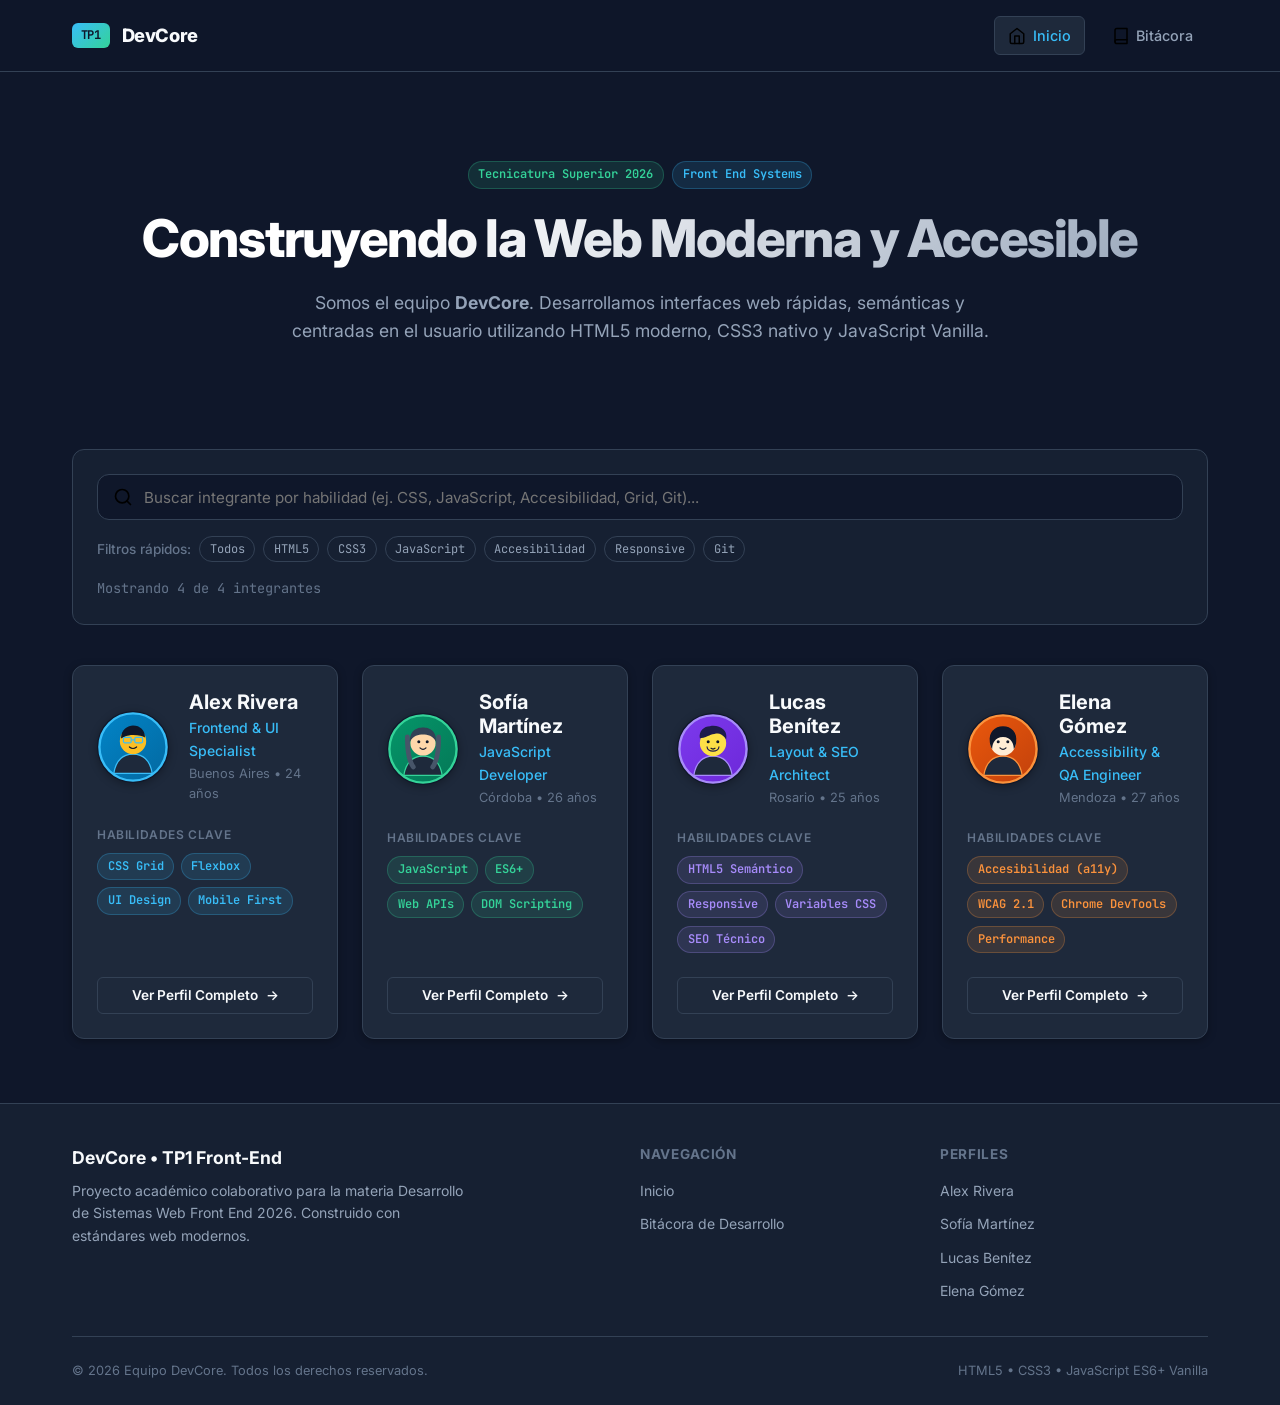
==== index.html @ 689430c7 "Primera prueba" ====
<!DOCTYPE html>
<html lang="es">
<head>
  <meta charset="UTF-8">
  <meta name="viewport" content="width=device-width, initial-scale=1.0">
  <meta name="description" content="TP1 - Desarrollo de Sistemas Web Front End 2026. Portal del equipo de desarrollo, perfiles profesionales y bitácora técnica.">
  <meta name="theme-color" content="#0F172A">
  <title>Equipo DevCore | TP1 Desarrollo Web Front End</title>
  
  <!-- Estilos principales -->
  <link rel="stylesheet" href="css/styles.css">
  
  <!-- Preconexión a Google Fonts -->
  <link rel="preconnect" href="https://fonts.googleapis.com">
  <link rel="preconnect" href="https://fonts.gstatic.com" crossorigin>
</head>
<body>

  <!-- CABECERA PRINCIPAL Y NAVEGACIÓN -->
  <header class="site-header">
    <div class="container header-inner">
      <a href="index.html" class="brand-logo" aria-label="Ir a la página principal de DevCore">
        <span class="brand-badge">TP1</span>
        <span>DevCore</span>
      </a>
      
      <nav aria-label="Navegación principal">
        <ul class="nav-links">
          <li>
            <a href="index.html" class="nav-link active" aria-current="page">
              <img src="img/icons/home.svg" alt="" class="nav-icon" aria-hidden="true">
              <span>Inicio</span>
            </a>
          </li>
          <li>
            <a href="bitacora.html" class="nav-link">
              <img src="img/icons/book.svg" alt="" class="nav-icon" aria-hidden="true">
              <span>Bitácora</span>
            </a>
          </li>
        </ul>
      </nav>
    </div>
  </header>

  <!-- CONTENIDO PRINCIPAL -->
  <main class="main-content">
    <div class="container">
      
      <!-- SECCIÓN HERO -->
      <section class="hero" aria-labelledby="hero-heading">
        <div class="hero-tag">
          <span class="badge badge-emerald">Tecnicatura Superior 2026</span>
          <span class="badge">Front End Systems</span>
        </div>
        <h1 id="hero-heading" class="hero-title">Construyendo la Web Moderna y Accesible</h1>
        <p class="hero-description">
          Somos el equipo <strong>DevCore</strong>. Desarrollamos interfaces web rápidas, semánticas y centradas en el usuario utilizando HTML5 moderno, CSS3 nativo y JavaScript Vanilla.
        </p>
      </section>

      <!-- BUSCADOR Y FILTRO EN VIVO -->
      <section class="filter-section" aria-label="Buscador y filtro de integrantes por habilidades">
        <div class="search-box">
          <img src="img/icons/search.svg" alt="" class="search-icon" aria-hidden="true">
          <input 
            type="search" 
            id="skillSearch" 
            class="search-input" 
            placeholder="Buscar integrante por habilidad (ej. CSS, JavaScript, Accesibilidad, Grid, Git)..."
            aria-label="Buscar integrantes por habilidad o tecnología"
            autocomplete="off"
          >
        </div>

        <div class="filter-tags-row">
          <span class="filter-label">Filtros rápidos:</span>
          <button type="button" class="quick-filter-btn" data-filter="all">Todos</button>
          <button type="button" class="quick-filter-btn" data-filter="HTML5">HTML5</button>
          <button type="button" class="quick-filter-btn" data-filter="CSS3">CSS3</button>
          <button type="button" class="quick-filter-btn" data-filter="JavaScript">JavaScript</button>
          <button type="button" class="quick-filter-btn" data-filter="Accesibilidad">Accesibilidad</button>
          <button type="button" class="quick-filter-btn" data-filter="Responsive">Responsive</button>
          <button type="button" class="quick-filter-btn" data-filter="Git">Git</button>
        </div>

        <div id="filterStatus" class="filter-status" aria-live="polite">
          Mostrando 4 de 4 integrantes
        </div>
      </section>

      <!-- CATÁLOGO / GRID DE INTEGRANTES -->
      <section aria-labelledby="team-heading">
        <h2 id="team-heading" class="visually-hidden" style="position: absolute; width: 1px; height: 1px; padding: 0; margin: -1px; overflow: hidden; clip: rect(0, 0, 0, 0); border: 0;">Catálogo de Integrantes del Equipo</h2>
        
        <div class="team-grid" id="teamGrid">
          
          <!-- TARJETA 1 -->
          <article class="card member-card" data-name="Alex Rivera" data-skills="HTML5, CSS3, CSS Grid, Flexbox, UI Design, Mobile First, Figma">
            <div>
              <div class="member-header">
                <img src="img/avatares/avatar-1.svg" alt="Avatar ilustrado de Alex Rivera" class="member-avatar">
                <div class="member-info">
                  <h3>Alex Rivera</h3>
                  <p class="member-role">Frontend & UI Specialist</p>
                  <p class="member-location">Buenos Aires • 24 años</p>
                </div>
              </div>
              
              <div class="member-skills">
                <p class="member-skills-title">Habilidades clave</p>
                <ul class="skills-badge-list">
                  <li><span class="badge">CSS Grid</span></li>
                  <li><span class="badge">Flexbox</span></li>
                  <li><span class="badge">UI Design</span></li>
                  <li><span class="badge">Mobile First</span></li>
                </ul>
              </div>
            </div>

            <a href="perfil-1.html" class="btn btn-secondary btn-sm" aria-label="Ver perfil completo de Alex Rivera">
              <span>Ver Perfil Completo</span>
              <span aria-hidden="true">&rarr;</span>
            </a>
          </article>

          <!-- TARJETA 2 -->
          <article class="card member-card" data-name="Sofía Martínez" data-skills="JavaScript, ES6+, Web APIs, DOM Manipulation, Clean Code, JSON, Git">
            <div>
              <div class="member-header">
                <img src="img/avatares/avatar-2.svg" alt="Avatar ilustrado de Sofía Martínez" class="member-avatar">
                <div class="member-info">
                  <h3>Sofía Martínez</h3>
                  <p class="member-role">JavaScript Developer</p>
                  <p class="member-location">Córdoba • 26 años</p>
                </div>
              </div>
              
              <div class="member-skills">
                <p class="member-skills-title">Habilidades clave</p>
                <ul class="skills-badge-list">
                  <li><span class="badge badge-emerald">JavaScript</span></li>
                  <li><span class="badge badge-emerald">ES6+</span></li>
                  <li><span class="badge badge-emerald">Web APIs</span></li>
                  <li><span class="badge badge-emerald">DOM Scripting</span></li>
                </ul>
              </div>
            </div>

            <a href="perfil-2.html" class="btn btn-secondary btn-sm" aria-label="Ver perfil completo de Sofía Martínez">
              <span>Ver Perfil Completo</span>
              <span aria-hidden="true">&rarr;</span>
            </a>
          </article>

          <!-- TARJETA 3 -->
          <article class="card member-card" data-name="Lucas Benítez" data-skills="HTML5 Semántico, CSS3, Responsive, CSS Variables, SEO, Performance, Git">
            <div>
              <div class="member-header">
                <img src="img/avatares/avatar-3.svg" alt="Avatar ilustrado de Lucas Benítez" class="member-avatar">
                <div class="member-info">
                  <h3>Lucas Benítez</h3>
                  <p class="member-role">Layout & SEO Architect</p>
                  <p class="member-location">Rosario • 25 años</p>
                </div>
              </div>
              
              <div class="member-skills">
                <p class="member-skills-title">Habilidades clave</p>
                <ul class="skills-badge-list">
                  <li><span class="badge badge-purple">HTML5 Semántico</span></li>
                  <li><span class="badge badge-purple">Responsive</span></li>
                  <li><span class="badge badge-purple">Variables CSS</span></li>
                  <li><span class="badge badge-purple">SEO Técnico</span></li>
                </ul>
              </div>
            </div>

            <a href="perfil-3.html" class="btn btn-secondary btn-sm" aria-label="Ver perfil completo de Lucas Benítez">
              <span>Ver Perfil Completo</span>
              <span aria-hidden="true">&rarr;</span>
            </a>
          </article>

          <!-- TARJETA 4 -->
          <article class="card member-card" data-name="Elena Gómez" data-skills="Accesibilidad, a11y, WCAG, Chrome DevTools, Testing, Performance, Web Standards">
            <div>
              <div class="member-header">
                <img src="img/avatares/avatar-4.svg" alt="Avatar ilustrado de Elena Gómez" class="member-avatar">
                <div class="member-info">
                  <h3>Elena Gómez</h3>
                  <p class="member-role">Accessibility & QA Engineer</p>
                  <p class="member-location">Mendoza • 27 años</p>
                </div>
              </div>
              
              <div class="member-skills">
                <p class="member-skills-title">Habilidades clave</p>
                <ul class="skills-badge-list">
                  <li><span class="badge badge-orange">Accesibilidad (a11y)</span></li>
                  <li><span class="badge badge-orange">WCAG 2.1</span></li>
                  <li><span class="badge badge-orange">Chrome DevTools</span></li>
                  <li><span class="badge badge-orange">Performance</span></li>
                </ul>
              </div>
            </div>

            <a href="perfil-4.html" class="btn btn-secondary btn-sm" aria-label="Ver perfil completo de Elena Gómez">
              <span>Ver Perfil Completo</span>
              <span aria-hidden="true">&rarr;</span>
            </a>
          </article>

        </div>

        <!-- ESTADO VACÍO (SIN COINCIDENCIAS) -->
        <div id="noResults" class="empty-state" style="display: none;">
          <p>No se encontraron integrantes con la habilidad o término especificado.</p>
          <button type="button" class="btn btn-secondary btn-sm" id="clearFilterBtn" style="margin-top: 1rem;">Restablecer filtros</button>
        </div>
      </section>

    </div>
  </main>

  <!-- PIE DE PÁGINA -->
  <footer class="site-footer">
    <div class="container">
      <div class="footer-grid">
        <div class="footer-brand">
          <h4>DevCore • TP1 Front-End</h4>
          <p>Proyecto académico colaborativo para la materia Desarrollo de Sistemas Web Front End 2026. Construido con estándares web modernos.</p>
        </div>
        
        <div>
          <h5 class="footer-links-title">Navegación</h5>
          <ul class="footer-nav">
            <li><a href="index.html">Inicio</a></li>
            <li><a href="bitacora.html">Bitácora de Desarrollo</a></li>
          </ul>
        </div>

        <div>
          <h5 class="footer-links-title">Perfiles</h5>
          <ul class="footer-nav">
            <li><a href="perfil-1.html">Alex Rivera</a></li>
            <li><a href="perfil-2.html">Sofía Martínez</a></li>
            <li><a href="perfil-3.html">Lucas Benítez</a></li>
            <li><a href="perfil-4.html">Elena Gómez</a></li>
          </ul>
        </div>
      </div>

      <div class="footer-bottom">
        <p>&copy; 2026 Equipo DevCore. Todos los derechos reservados.</p>
        <p>HTML5 • CSS3 • JavaScript ES6+ Vanilla</p>
      </div>
    </div>
  </footer>

  <!-- Scripts -->
  <script src="js/main.js"></script>
</body>
</html>
---- css/styles.css ----
/* ==========================================================================
   TP1: Desarrollo de Sistemas Web Front End (2026)
   Hoja de Estilos Unificada - Dark Theme & Mobile First
   ========================================================================== */

/* 1. IMPORTACIÓN DE FUENTES */
@import url('https://fonts.googleapis.com/css2?family=Inter:wght@300;400;500;600;700;800&family=JetBrains+Mono:wght@400;500;700&display=swap');

/* 2. VARIABLES GLOBALES (:root) */
:root {
  /* Paleta de Colores - Dark Theme Sobrio */
  --bg-main: #0F172A;        /* Slate 900 */
  --bg-card: #1E293B;        /* Slate 800 */
  --bg-card-hover: #273549;  /* Slate 750 */
  --bg-card-alt: #162032;    /* Slate 850 */
  --border-color: #334155;   /* Slate 700 */
  --border-glow: rgba(56, 189, 248, 0.35);

  /* Acentos de Color */
  --accent-sky: #38BDF8;     /* Sky Blue 400 */
  --accent-sky-dark: #0284C7;
  --accent-emerald: #34D399; /* Emerald 400 */
  --accent-purple: #A78BFA;  /* Purple 400 */
  --accent-orange: #FB923C;  /* Orange 400 */

  /* Colores de Texto */
  --text-main: #F8FAFC;      /* Slate 50 */
  --text-muted: #94A3B8;     /* Slate 400 */
  --text-dim: #64748B;       /* Slate 500 */

  /* Tipografías */
  --font-sans: 'Inter', -apple-system, BlinkMacSystemFont, "Segoe UI", Roboto, sans-serif;
  --font-mono: 'JetBrains Mono', monospace;

  /* Espaciados y Radio */
  --radius-sm: 6px;
  --radius-md: 12px;
  --radius-lg: 20px;
  --radius-full: 9999px;
  --shadow-sm: 0 2px 8px rgba(0, 0, 0, 0.3);
  --shadow-md: 0 8px 24px rgba(0, 0, 0, 0.4);
  --shadow-glow: 0 0 25px rgba(56, 189, 248, 0.15);

  /* Transiciones */
  --transition-fast: 0.18s ease;
  --transition-normal: 0.3s ease;
}

/* 3. RESET CSS & CONFIGURACIÓN BASE */
*, *::before, *::after {
  box-sizing: border-box;
  margin: 0;
  padding: 0;
}

html {
  font-size: 16px;
  scroll-behavior: smooth;
  color-scheme: dark;
}

body {
  min-height: 100vh;
  display: flex;
  flex-direction: column;
  background-color: var(--bg-main);
  color: var(--text-main);
  font-family: var(--font-sans);
  line-height: 1.6;
  -webkit-font-smoothing: antialiased;
  overflow-x: hidden;
}

img, svg {
  max-width: 100%;
  height: auto;
  display: block;
}

a {
  color: var(--accent-sky);
  text-decoration: none;
  transition: color var(--transition-fast);
}

a:hover {
  color: #7dd3fc;
}

a:focus-visible, button:focus-visible, input:focus-visible {
  outline: 2px solid var(--accent-sky);
  outline-offset: 3px;
}

ul, ol {
  list-style-position: inside;
}

/* 4. LAYOUT & CONTENEDORES */
.container {
  width: 100%;
  max-width: 1200px;
  margin-left: auto;
  margin-right: auto;
  padding-left: 1.25rem;
  padding-right: 1.25rem;
}

.main-content {
  flex: 1 0 auto;
  padding-top: 2rem;
  padding-bottom: 4rem;
}

/* 5. HEADER & NAVEGACIÓN GLOBAL */
.site-header {
  background-color: rgba(15, 23, 42, 0.92);
  backdrop-filter: blur(10px);
  -webkit-backdrop-filter: blur(10px);
  border-bottom: 1px solid var(--border-color);
  position: sticky;
  top: 0;
  z-index: 100;
}

.header-inner {
  display: flex;
  align-items: center;
  justify-content: space-between;
  padding-top: 1rem;
  padding-bottom: 1rem;
  gap: 1rem;
}

.brand-logo {
  display: flex;
  align-items: center;
  gap: 0.75rem;
  font-weight: 800;
  font-size: 1.15rem;
  color: var(--text-main);
  letter-spacing: -0.02em;
}

.brand-badge {
  background: linear-gradient(135deg, var(--accent-sky), var(--accent-emerald));
  color: #0F172A;
  font-size: 0.75rem;
  font-weight: 700;
  padding: 0.2rem 0.55rem;
  border-radius: var(--radius-sm);
  font-family: var(--font-mono);
}

.nav-links {
  display: flex;
  align-items: center;
  gap: 0.75rem;
  list-style: none;
}

.nav-link {
  display: inline-flex;
  align-items: center;
  gap: 0.4rem;
  padding: 0.45rem 0.85rem;
  border-radius: var(--radius-sm);
  font-size: 0.9rem;
  font-weight: 500;
  color: var(--text-muted);
  border: 1px solid transparent;
  transition: all var(--transition-fast);
}

.nav-link:hover, .nav-link.active {
  color: var(--text-main);
  background-color: var(--bg-card);
  border-color: var(--border-color);
}

.nav-link.active {
  color: var(--accent-sky);
}

.nav-icon {
  width: 18px;
  height: 18px;
}

/* 6. COMPONENTES: BOTONES Y BADGES */
.btn {
  display: inline-flex;
  align-items: center;
  justify-content: center;
  gap: 0.5rem;
  font-family: var(--font-sans);
  font-size: 0.95rem;
  font-weight: 600;
  padding: 0.65rem 1.25rem;
  border-radius: var(--radius-md);
  border: 1px solid transparent;
  cursor: pointer;
  transition: all var(--transition-fast);
  text-align: center;
}

.btn-primary {
  background-color: var(--accent-sky);
  color: #0F172A;
  box-shadow: 0 4px 14px rgba(56, 189, 248, 0.25);
}

.btn-primary:hover {
  background-color: #7dd3fc;
  transform: translateY(-1px);
  color: #0F172A;
}

.btn-secondary {
  background-color: var(--bg-card);
  color: var(--text-main);
  border-color: var(--border-color);
}

.btn-secondary:hover {
  background-color: var(--bg-card-hover);
  border-color: var(--accent-sky);
  color: var(--accent-sky);
}

.btn-sm {
  font-size: 0.85rem;
  padding: 0.4rem 0.8rem;
  border-radius: var(--radius-sm);
}

.badge {
  display: inline-block;
  font-size: 0.75rem;
  font-weight: 600;
  padding: 0.2rem 0.6rem;
  border-radius: var(--radius-full);
  background-color: rgba(56, 189, 248, 0.12);
  color: var(--accent-sky);
  border: 1px solid rgba(56, 189, 248, 0.25);
  font-family: var(--font-mono);
}

.badge-emerald {
  background-color: rgba(52, 211, 153, 0.12);
  color: var(--accent-emerald);
  border-color: rgba(52, 211, 153, 0.25);
}

.badge-purple {
  background-color: rgba(167, 139, 250, 0.12);
  color: var(--accent-purple);
  border-color: rgba(167, 139, 250, 0.25);
}

.badge-orange {
  background-color: rgba(251, 146, 60, 0.12);
  color: var(--accent-orange);
  border-color: rgba(251, 146, 60, 0.25);
}

/* 7. TARJETAS (.card) CON EFECTO 3D & SPOTLIGHT */
.card {
  background-color: var(--bg-card);
  border: 1px solid var(--border-color);
  border-radius: var(--radius-md);
  padding: 1.5rem;
  box-shadow: var(--shadow-sm);
  position: relative;
  overflow: hidden;
  transform-style: preserve-3d;
  will-change: transform;
  transition: transform 0.15s ease-out, border-color var(--transition-normal), box-shadow var(--transition-normal);
}

.card::before {
  content: '';
  position: absolute;
  inset: 0;
  border-radius: inherit;
  background: radial-gradient(
    400px circle at var(--mouse-x, -999px) var(--mouse-y, -999px),
    rgba(56, 189, 248, 0.18),
    transparent 65%
  );
  pointer-events: none;
  opacity: 0;
  transition: opacity 0.3s ease;
  z-index: 1;
}

.card:hover::before {
  opacity: 1;
}

.card:hover {
  border-color: rgba(56, 189, 248, 0.45);
  box-shadow: var(--shadow-glow);
}

/* 8. HERO SECTION (PORTADA) CON RESPLANDOR AMBIENTAL */
.hero {
  text-align: center;
  padding: 2.5rem 0 3.5rem 0;
  position: relative;
}

.hero-ambient-glow {
  position: absolute;
  top: 50%;
  left: 50%;
  transform: translate(calc(-50% + var(--hero-x, 0px)), calc(-50% + var(--hero-y, 0px)));
  width: 500px;
  height: 250px;
  background: radial-gradient(ellipse at center, rgba(56, 189, 248, 0.12), rgba(52, 211, 153, 0.05), transparent 70%);
  border-radius: var(--radius-full);
  pointer-events: none;
  filter: blur(40px);
  z-index: 0;
  transition: transform 0.2s ease-out;
}

.hero-tag {
  display: inline-flex;
  align-items: center;
  gap: 0.5rem;
  margin-bottom: 1.25rem;
  position: relative;
  z-index: 1;
  animation: floatSubtle 4s ease-in-out infinite;
}

@keyframes floatSubtle {
  0%, 100% { transform: translateY(0); }
  50% { transform: translateY(-5px); }
}

.hero-title {
  font-size: 2.25rem;
  font-weight: 800;
  line-height: 1.15;
  letter-spacing: -0.03em;
  margin-bottom: 1.25rem;
  background: linear-gradient(135deg, #FFFFFF 30%, #94A3B8 100%);
  -webkit-background-clip: text;
  -webkit-text-fill-color: transparent;
}

.hero-description {
  font-size: 1.1rem;
  color: var(--text-muted);
  max-width: 720px;
  margin-left: auto;
  margin-right: auto;
  margin-bottom: 2rem;
}

/* 9. BUSCADOR / FILTRO DE HABILIDADES */
.filter-section {
  background-color: var(--bg-card-alt);
  border: 1px solid var(--border-color);
  border-radius: var(--radius-md);
  padding: 1.25rem 1.5rem;
  margin-bottom: 2.5rem;
  display: flex;
  flex-direction: column;
  gap: 1rem;
}

.search-box {
  position: relative;
  width: 100%;
}

.search-icon {
  position: absolute;
  left: 1rem;
  top: 50%;
  transform: translateY(-50%);
  width: 20px;
  height: 20px;
  color: var(--text-dim);
  pointer-events: none;
}

.search-input {
  width: 100%;
  background-color: var(--bg-main);
  border: 1px solid var(--border-color);
  border-radius: var(--radius-md);
  padding: 0.8rem 1rem 0.8rem 2.85rem;
  color: var(--text-main);
  font-family: var(--font-sans);
  font-size: 0.95rem;
  transition: border-color var(--transition-fast), box-shadow var(--transition-fast);
}

.search-input:focus {
  border-color: var(--accent-sky);
  box-shadow: 0 0 0 3px rgba(56, 189, 248, 0.15);
}

.filter-tags-row {
  display: flex;
  flex-wrap: wrap;
  align-items: center;
  gap: 0.5rem;
}

.filter-label {
  font-size: 0.85rem;
  color: var(--text-dim);
  font-weight: 500;
}

.quick-filter-btn {
  background: transparent;
  border: 1px solid var(--border-color);
  color: var(--text-muted);
  font-family: var(--font-mono);
  font-size: 0.75rem;
  padding: 0.25rem 0.6rem;
  border-radius: var(--radius-full);
  cursor: pointer;
  transition: all var(--transition-fast);
}

.quick-filter-btn:hover, .quick-filter-btn.active {
  background-color: rgba(56, 189, 248, 0.15);
  border-color: var(--accent-sky);
  color: var(--accent-sky);
}

.filter-status {
  font-size: 0.85rem;
  color: var(--text-dim);
  font-family: var(--font-mono);
}

/* 10. GRID DE INTEGRANTES (PORTADA) */
.team-grid {
  display: grid;
  grid-template-columns: 1fr;
  gap: 1.5rem;
}

.member-card {
  display: flex;
  flex-direction: column;
  justify-content: space-between;
  position: relative;
  overflow: hidden;
  transition: transform 0.2s ease-out, border-color var(--transition-normal), box-shadow var(--transition-normal), opacity var(--transition-normal);
}

.member-card.hidden {
  display: none !important;
}

.member-card.highlighted {
  border-color: var(--accent-sky);
  box-shadow: 0 0 24px rgba(56, 189, 248, 0.35);
}

.member-header {
  display: flex;
  align-items: center;
  gap: 1.25rem;
  margin-bottom: 1.25rem;
}

.member-avatar {
  width: 72px;
  height: 72px;
  border-radius: var(--radius-full);
  flex-shrink: 0;
  background-color: var(--bg-main);
  box-shadow: var(--shadow-sm);
  transition: transform 0.3s cubic-bezier(0.34, 1.56, 0.64, 1);
}

.member-card:hover .member-avatar {
  transform: scale(1.08) rotate(3deg);
}

.member-info h3 {
  font-size: 1.25rem;
  font-weight: 700;
  color: var(--text-main);
  line-height: 1.2;
}

.member-role {
  font-size: 0.875rem;
  color: var(--accent-sky);
  font-weight: 500;
  margin-top: 0.2rem;
}

.member-location {
  font-size: 0.8rem;
  color: var(--text-dim);
  margin-top: 0.1rem;
}

.member-skills {
  margin-top: 0.75rem;
  margin-bottom: 1.5rem;
}

.member-skills-title {
  font-size: 0.75rem;
  text-transform: uppercase;
  letter-spacing: 0.05em;
  color: var(--text-dim);
  margin-bottom: 0.5rem;
  font-weight: 600;
}

.skills-badge-list {
  display: flex;
  flex-wrap: wrap;
  gap: 0.4rem;
  list-style: none;
}

.empty-state {
  grid-column: 1 / -1;
  text-align: center;
  padding: 3rem 1rem;
  background-color: var(--bg-card);
  border: 1px dashed var(--border-color);
  border-radius: var(--radius-md);
  color: var(--text-muted);
}

/* 11. PÁGINAS DE PERFILES INDIVIDUALES */
.profile-hero {
  background-color: var(--bg-card);
  border: 1px solid var(--border-color);
  border-radius: var(--radius-lg);
  padding: 2rem 1.5rem;
  margin-bottom: 2rem;
  box-shadow: var(--shadow-sm);
}

.profile-hero-content {
  display: flex;
  flex-direction: column;
  align-items: center;
  text-align: center;
  gap: 1.5rem;
}

.profile-avatar-lg {
  width: 120px;
  height: 120px;
  border-radius: var(--radius-full);
  box-shadow: 0 0 30px rgba(56, 189, 248, 0.2);
}

.profile-header-details h1 {
  font-size: 1.85rem;
  font-weight: 800;
  letter-spacing: -0.02em;
  margin-bottom: 0.25rem;
}

.profile-meta-tags {
  display: flex;
  flex-wrap: wrap;
  justify-content: center;
  gap: 0.6rem;
  margin-top: 0.75rem;
}

.meta-item {
  display: inline-flex;
  align-items: center;
  gap: 0.35rem;
  font-size: 0.85rem;
  color: var(--text-muted);
  background-color: var(--bg-main);
  padding: 0.3rem 0.75rem;
  border-radius: var(--radius-full);
  border: 1px solid var(--border-color);
}

.profile-grid {
  display: grid;
  grid-template-columns: 1fr;
  gap: 1.5rem;
  margin-bottom: 2rem;
}

.profile-card-title {
  display: flex;
  align-items: center;
  gap: 0.6rem;
  font-size: 1.2rem;
  font-weight: 700;
  margin-bottom: 1.25rem;
  color: var(--text-main);
  border-bottom: 1px solid var(--border-color);
  padding-bottom: 0.75rem;
}

.profile-card-title .card-icon {
  width: 22px;
  height: 22px;
  color: var(--accent-sky);
}

.custom-list {
  list-style: none;
  display: flex;
  flex-direction: column;
  gap: 0.85rem;
}

.custom-list-item {
  display: flex;
  align-items: flex-start;
  gap: 0.75rem;
  padding: 0.75rem 1rem;
  background-color: var(--bg-main);
  border: 1px solid var(--border-color);
  border-radius: var(--radius-sm);
  transition: all var(--transition-fast);
}

.custom-list-item:hover {
  border-color: rgba(56, 189, 248, 0.4);
  transform: translateX(3px);
}

.item-index {
  font-family: var(--font-mono);
  font-size: 0.85rem;
  font-weight: 700;
  color: var(--accent-sky);
  background-color: rgba(56, 189, 248, 0.1);
  width: 24px;
  height: 24px;
  border-radius: var(--radius-full);
  display: flex;
  align-items: center;
  justify-content: center;
  flex-shrink: 0;
}

.item-text strong {
  display: block;
  font-size: 0.95rem;
  color: var(--text-main);
}

.item-text span {
  font-size: 0.85rem;
  color: var(--text-muted);
}

/* 12. SECCIÓN INTERACTIVA EXCLUSIVA POR PERFIL */
.interactive-section {
  background-color: var(--bg-card);
  border: 1px solid var(--border-color);
  border-radius: var(--radius-lg);
  padding: 1.75rem;
  margin-bottom: 2rem;
  box-shadow: var(--shadow-sm);
}

.interactive-header {
  margin-bottom: 1.5rem;
}

.interactive-header h2 {
  font-size: 1.35rem;
  font-weight: 700;
  color: var(--accent-sky);
  display: flex;
  align-items: center;
  gap: 0.5rem;
}

.interactive-subtitle {
  font-size: 0.9rem;
  color: var(--text-muted);
  margin-top: 0.25rem;
}

/* Interacción 1: Discografía interactiva */
.disc-selector {
  display: grid;
  grid-template-columns: 1fr;
  gap: 0.75rem;
  margin-bottom: 1.25rem;
}

.disc-btn {
  background-color: var(--bg-main);
  border: 1px solid var(--border-color);
  border-radius: var(--radius-md);
  padding: 1rem;
  text-align: left;
  cursor: pointer;
  transition: all var(--transition-fast);
  display: flex;
  justify-content: space-between;
  align-items: center;
}

.disc-btn:hover, .disc-btn.active {
  border-color: var(--accent-sky);
  background-color: rgba(56, 189, 248, 0.08);
}

.disc-details-panel {
  background-color: var(--bg-main);
  border: 1px solid var(--border-color);
  border-radius: var(--radius-md);
  padding: 1.25rem;
}

.disc-tracklist {
  margin-top: 1rem;
  display: flex;
  flex-direction: column;
  gap: 0.5rem;
  list-style: none;
}

.track-item {
  display: flex;
  justify-content: space-between;
  font-size: 0.85rem;
  padding: 0.4rem 0.6rem;
  border-radius: var(--radius-sm);
  background-color: var(--bg-card);
}

/* Interacción 2: Inspector de Skills y Dominio */
.skills-inspector-grid {
  display: grid;
  grid-template-columns: 1fr;
  gap: 1rem;
}

.skill-inspect-card {
  background-color: var(--bg-main);
  border: 1px solid var(--border-color);
  border-radius: var(--radius-md);
  padding: 1.25rem;
  cursor: pointer;
  transition: all var(--transition-fast);
}

.skill-inspect-card:hover {
  border-color: var(--accent-emerald);
}

.skill-progress-bar {
  width: 100%;
  height: 8px;
  background-color: var(--bg-card);
  border-radius: var(--radius-full);
  margin-top: 0.5rem;
  margin-bottom: 0.75rem;
  overflow: hidden;
}

.skill-progress-fill {
  height: 100%;
  background: linear-gradient(90deg, var(--accent-sky), var(--accent-emerald));
  border-radius: var(--radius-full);
  transition: width 0.6s cubic-bezier(0.4, 0, 0.2, 1);
}

.skill-details-expand {
  display: none;
  font-size: 0.85rem;
  color: var(--text-muted);
  border-top: 1px solid var(--border-color);
  padding-top: 0.75rem;
  margin-top: 0.75rem;
}

.skill-inspect-card.expanded .skill-details-expand {
  display: block;
}

/* Interacción 3: Ficha técnica / Modal de Cine */
.movie-cards-grid {
  display: grid;
  grid-template-columns: 1fr;
  gap: 1rem;
}

.movie-inspect-card {
  background-color: var(--bg-main);
  border: 1px solid var(--border-color);
  border-radius: var(--radius-md);
  padding: 1.25rem;
  cursor: pointer;
  transition: all var(--transition-fast);
  display: flex;
  flex-direction: column;
  justify-content: space-between;
}

.movie-inspect-card:hover {
  border-color: var(--accent-purple);
  transform: translateY(-2px);
}

/* Modal Genérico */
.app-modal {
  position: fixed;
  inset: 0;
  background-color: rgba(15, 23, 42, 0.8);
  backdrop-filter: blur(6px);
  display: flex;
  align-items: center;
  justify-content: center;
  padding: 1rem;
  z-index: 200;
  opacity: 0;
  pointer-events: none;
  transition: opacity var(--transition-normal);
}

.app-modal.open {
  opacity: 1;
  pointer-events: auto;
}

.modal-dialog {
  background-color: var(--bg-card);
  border: 1px solid var(--border-color);
  border-radius: var(--radius-lg);
  max-width: 550px;
  width: 100%;
  padding: 1.75rem;
  box-shadow: var(--shadow-md);
  position: relative;
  transform: translateY(20px);
  transition: transform var(--transition-normal);
}

.app-modal.open .modal-dialog {
  transform: translateY(0);
}

.modal-close-btn {
  position: absolute;
  top: 1rem;
  right: 1rem;
  background: transparent;
  border: none;
  color: var(--text-muted);
  font-size: 1.5rem;
  cursor: pointer;
  line-height: 1;
}

.modal-close-btn:hover {
  color: var(--text-main);
}

/* Interacción 4: Mini Terminal CLI */
.terminal-window {
  background-color: #0B1120;
  border: 1px solid var(--border-color);
  border-radius: var(--radius-md);
  overflow: hidden;
  font-family: var(--font-mono);
  box-shadow: var(--shadow-md);
}

.terminal-topbar {
  background-color: #1E293B;
  padding: 0.6rem 1rem;
  display: flex;
  align-items: center;
  gap: 0.5rem;
  border-bottom: 1px solid var(--border-color);
}

.terminal-dot {
  width: 10px;
  height: 10px;
  border-radius: var(--radius-full);
}

.dot-red { background-color: #EF4444; }
.dot-yellow { background-color: #F59E0B; }
.dot-green { background-color: #10B981; }

.terminal-title {
  font-size: 0.8rem;
  color: var(--text-muted);
  margin-left: auto;
}

.terminal-body {
  padding: 1.25rem;
  min-height: 220px;
  max-height: 340px;
  overflow-y: auto;
  font-size: 0.875rem;
  color: #E2E8F0;
  display: flex;
  flex-direction: column;
  gap: 0.6rem;
}

.terminal-output {
  line-height: 1.5;
  white-space: pre-wrap;
}

.terminal-input-row {
  display: flex;
  align-items: center;
  gap: 0.5rem;
  margin-top: 0.5rem;
}

.terminal-prompt {
  color: var(--accent-orange);
  font-weight: 700;
}

.terminal-input {
  background: transparent;
  border: none;
  color: #38BDF8;
  font-family: var(--font-mono);
  font-size: 0.875rem;
  outline: none;
  flex: 1;
}

/* 13. NAVEGACIÓN BIDIRECCIONAL INFERIOR */
.page-navigation-footer {
  display: flex;
  flex-direction: column;
  gap: 1rem;
  margin-top: 2rem;
  padding-top: 1.5rem;
  border-top: 1px solid var(--border-color);
}

.profile-nav-buttons {
  display: flex;
  flex-wrap: wrap;
  gap: 0.75rem;
  justify-content: space-between;
}

/* 14. BITÁCORA DE DESARROLLO (`bitacora.html`) */
.timeline {
  display: flex;
  flex-direction: column;
  gap: 1.75rem;
  position: relative;
  padding-left: 1.5rem;
}

.timeline::before {
  content: '';
  position: absolute;
  left: 0;
  top: 0;
  bottom: 0;
  width: 2px;
  background-color: var(--border-color);
}

.timeline-entry {
  position: relative;
}

.timeline-dot {
  position: absolute;
  left: -1.95rem;
  top: 1.25rem;
  width: 14px;
  height: 14px;
  border-radius: var(--radius-full);
  background-color: var(--accent-sky);
  border: 3px solid var(--bg-main);
}

.timeline-date {
  font-family: var(--font-mono);
  font-size: 0.8rem;
  color: var(--accent-sky);
  font-weight: 600;
  margin-bottom: 0.4rem;
}

.timeline-title {
  font-size: 1.25rem;
  font-weight: 700;
  margin-bottom: 0.75rem;
}

.entry-section {
  margin-top: 1rem;
  padding-top: 0.75rem;
  border-top: 1px solid rgba(51, 65, 85, 0.6);
}

.entry-section-title {
  font-size: 0.85rem;
  font-weight: 700;
  text-transform: uppercase;
  letter-spacing: 0.04em;
  color: var(--accent-emerald);
  margin-bottom: 0.35rem;
}

.entry-section p, .entry-section ul {
  font-size: 0.925rem;
  color: var(--text-muted);
}

/* 15. FOOTER GLOBAL */
.site-footer {
  background-color: var(--bg-card-alt);
  border-top: 1px solid var(--border-color);
  padding: 2.5rem 0 1.5rem 0;
  margin-top: auto;
}

.footer-grid {
  display: grid;
  grid-template-columns: 1fr;
  gap: 2rem;
  margin-bottom: 2rem;
}

.footer-brand h4 {
  font-size: 1.1rem;
  font-weight: 700;
  margin-bottom: 0.5rem;
}

.footer-brand p {
  font-size: 0.875rem;
  color: var(--text-muted);
  max-width: 400px;
}

.footer-links-title {
  font-size: 0.85rem;
  font-weight: 700;
  text-transform: uppercase;
  color: var(--text-dim);
  margin-bottom: 0.75rem;
  letter-spacing: 0.05em;
}

.footer-nav {
  list-style: none;
  display: flex;
  flex-direction: column;
  gap: 0.5rem;
}

.footer-nav a {
  font-size: 0.875rem;
  color: var(--text-muted);
}

.footer-nav a:hover {
  color: var(--accent-sky);
}

.footer-bottom {
  padding-top: 1.5rem;
  border-top: 1px solid var(--border-color);
  display: flex;
  flex-direction: column;
  gap: 0.75rem;
  text-align: center;
  font-size: 0.8rem;
  color: var(--text-dim);
}

/* ==========================================================================
   16. MEDIA QUERIES (MOBILE-FIRST BREAKPOINTS: 400px, 900px, 1200px)
   ========================================================================== */

/* Breakpoint 1: min-width 400px */
@media (min-width: 400px) {
  .hero-title {
    font-size: 2.5rem;
  }
  
  .filter-section {
    padding: 1.5rem;
  }
  
  .profile-nav-buttons {
    flex-direction: row;
  }
}

/* Breakpoint 2: min-width 900px */
@media (min-width: 900px) {
  .hero-title {
    font-size: 3.25rem;
  }
  
  .team-grid {
    grid-template-columns: repeat(2, 1fr);
  }
  
  .profile-hero-content {
    flex-direction: row;
    text-align: left;
  }
  
  .profile-meta-tags {
    justify-content: flex-start;
  }
  
  .profile-grid {
    grid-template-columns: repeat(3, 1fr);
  }
  
  .skills-inspector-grid {
    grid-template-columns: repeat(2, 1fr);
  }
  
  .movie-cards-grid {
    grid-template-columns: repeat(3, 1fr);
  }
  
  .disc-selector {
    grid-template-columns: repeat(3, 1fr);
  }
  
  .footer-grid {
    grid-template-columns: 2fr 1fr 1fr;
  }
  
  .footer-bottom {
    flex-direction: row;
    justify-content: space-between;
    text-align: left;
  }
  
  .page-navigation-footer {
    flex-direction: row;
    align-items: center;
    justify-content: space-between;
  }
}

/* Breakpoint 3: min-width 1200px */
@media (min-width: 1200px) {
  .hero {
    padding: 3.5rem 0 4.5rem 0;
  }
  
  .team-grid {
    grid-template-columns: repeat(4, 1fr);
  }
  
  .container {
    padding-left: 2rem;
    padding-right: 2rem;
  }
}

/* 17. ACCESIBILIDAD: PREFERS-REDUCED-MOTION */
@media (prefers-reduced-motion: reduce) {
  *, *::before, *::after {
    animation-duration: 0.01ms !important;
    animation-iteration-count: 1 !important;
    transition-duration: 0.01ms !important;
    scroll-behavior: auto !important;
  }

  .card, .member-card, .btn {
    transform: none !important;
  }

  .card::before {
    display: none !important;
  }

  .hero-ambient-glow {
    display: none !important;
  }
}
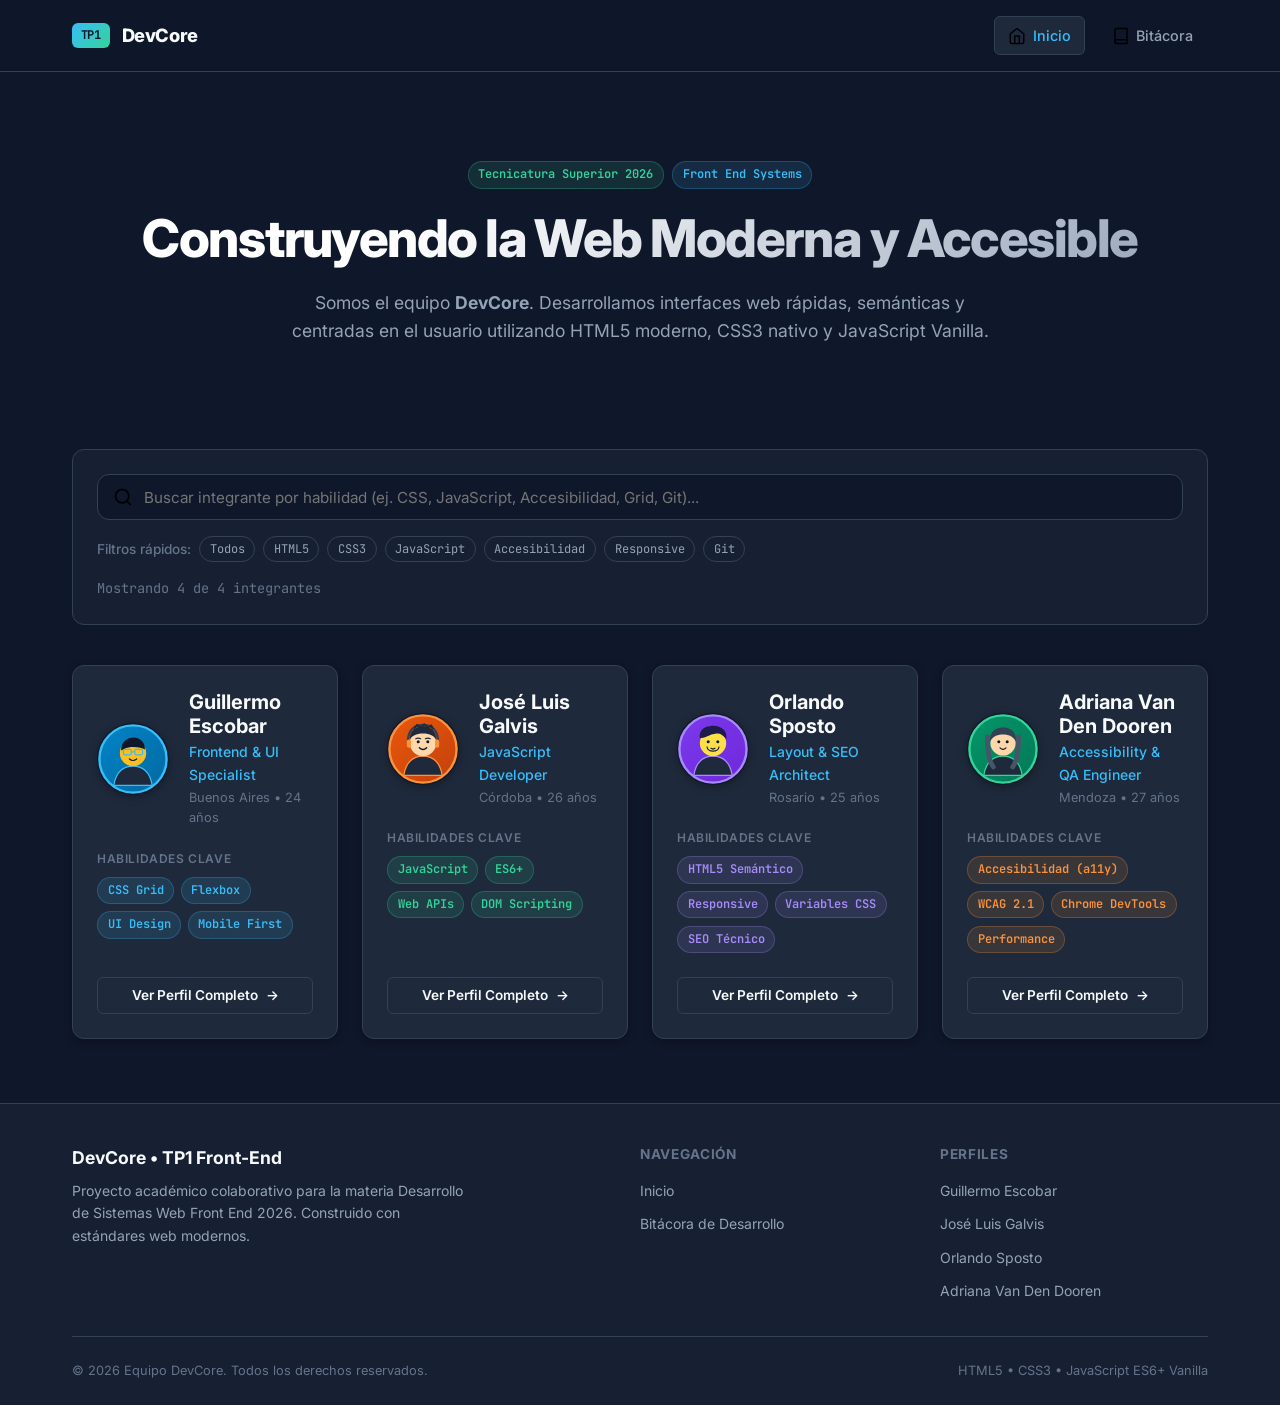
==== commit 420ced07: "Segunda subida" ====
--- a/index.html
+++ b/index.html
@@ -96,12 +96,12 @@
         <div class="team-grid" id="teamGrid">
           
           <!-- TARJETA 1 -->
-          <article class="card member-card" data-name="Alex Rivera" data-skills="HTML5, CSS3, CSS Grid, Flexbox, UI Design, Mobile First, Figma">
-            <div>
-              <div class="member-header">
-                <img src="img/avatares/avatar-1.svg" alt="Avatar ilustrado de Alex Rivera" class="member-avatar">
-                <div class="member-info">
-                  <h3>Alex Rivera</h3>
+          <article class="card member-card" data-name="Guillermo Escobar" data-skills="HTML5, CSS3, CSS Grid, Flexbox, UI Design, Mobile First, Figma">
+            <div>
+              <div class="member-header">
+                <img src="img/avatares/avatar-1.svg" alt="Avatar ilustrado de Guillermo Escobar" class="member-avatar">
+                <div class="member-info">
+                  <h3>Guillermo Escobar</h3>
                   <p class="member-role">Frontend & UI Specialist</p>
                   <p class="member-location">Buenos Aires • 24 años</p>
                 </div>
@@ -118,19 +118,19 @@
               </div>
             </div>
 
-            <a href="perfil-1.html" class="btn btn-secondary btn-sm" aria-label="Ver perfil completo de Alex Rivera">
+            <a href="perfil-1.html" class="btn btn-secondary btn-sm" aria-label="Ver perfil completo de Guillermo Escobar">
               <span>Ver Perfil Completo</span>
               <span aria-hidden="true">&rarr;</span>
             </a>
           </article>
 
           <!-- TARJETA 2 -->
-          <article class="card member-card" data-name="Sofía Martínez" data-skills="JavaScript, ES6+, Web APIs, DOM Manipulation, Clean Code, JSON, Git">
-            <div>
-              <div class="member-header">
-                <img src="img/avatares/avatar-2.svg" alt="Avatar ilustrado de Sofía Martínez" class="member-avatar">
-                <div class="member-info">
-                  <h3>Sofía Martínez</h3>
+          <article class="card member-card" data-name="José Luis Galvis" data-skills="JavaScript, ES6+, Web APIs, DOM Manipulation, Clean Code, JSON, Git">
+            <div>
+              <div class="member-header">
+                <img src="img/avatares/avatar-4.svg" alt="Avatar ilustrado de José Luis Galvis" class="member-avatar">
+                <div class="member-info">
+                  <h3>José Luis Galvis</h3>
                   <p class="member-role">JavaScript Developer</p>
                   <p class="member-location">Córdoba • 26 años</p>
                 </div>
@@ -147,19 +147,19 @@
               </div>
             </div>
 
-            <a href="perfil-2.html" class="btn btn-secondary btn-sm" aria-label="Ver perfil completo de Sofía Martínez">
+            <a href="perfil-2.html" class="btn btn-secondary btn-sm" aria-label="Ver perfil completo de José Luis Galvis">
               <span>Ver Perfil Completo</span>
               <span aria-hidden="true">&rarr;</span>
             </a>
           </article>
 
           <!-- TARJETA 3 -->
-          <article class="card member-card" data-name="Lucas Benítez" data-skills="HTML5 Semántico, CSS3, Responsive, CSS Variables, SEO, Performance, Git">
-            <div>
-              <div class="member-header">
-                <img src="img/avatares/avatar-3.svg" alt="Avatar ilustrado de Lucas Benítez" class="member-avatar">
-                <div class="member-info">
-                  <h3>Lucas Benítez</h3>
+          <article class="card member-card" data-name="Orlando Sposto" data-skills="HTML5 Semántico, CSS3, Responsive, CSS Variables, SEO, Performance, Git">
+            <div>
+              <div class="member-header">
+                <img src="img/avatares/avatar-3.svg" alt="Avatar ilustrado de Orlando Sposto" class="member-avatar">
+                <div class="member-info">
+                  <h3>Orlando Sposto</h3>
                   <p class="member-role">Layout & SEO Architect</p>
                   <p class="member-location">Rosario • 25 años</p>
                 </div>
@@ -176,19 +176,19 @@
               </div>
             </div>
 
-            <a href="perfil-3.html" class="btn btn-secondary btn-sm" aria-label="Ver perfil completo de Lucas Benítez">
+            <a href="perfil-3.html" class="btn btn-secondary btn-sm" aria-label="Ver perfil completo de Orlando Sposto">
               <span>Ver Perfil Completo</span>
               <span aria-hidden="true">&rarr;</span>
             </a>
           </article>
 
           <!-- TARJETA 4 -->
-          <article class="card member-card" data-name="Elena Gómez" data-skills="Accesibilidad, a11y, WCAG, Chrome DevTools, Testing, Performance, Web Standards">
-            <div>
-              <div class="member-header">
-                <img src="img/avatares/avatar-4.svg" alt="Avatar ilustrado de Elena Gómez" class="member-avatar">
-                <div class="member-info">
-                  <h3>Elena Gómez</h3>
+          <article class="card member-card" data-name="Adriana Van Den Dooren" data-skills="Accesibilidad, a11y, WCAG, Chrome DevTools, Testing, Performance, Web Standards">
+            <div>
+              <div class="member-header">
+                <img src="img/avatares/avatar-2.svg" alt="Avatar ilustrado de Adriana Van Den Dooren" class="member-avatar">
+                <div class="member-info">
+                  <h3>Adriana Van Den Dooren</h3>
                   <p class="member-role">Accessibility & QA Engineer</p>
                   <p class="member-location">Mendoza • 27 años</p>
                 </div>
@@ -205,7 +205,7 @@
               </div>
             </div>
 
-            <a href="perfil-4.html" class="btn btn-secondary btn-sm" aria-label="Ver perfil completo de Elena Gómez">
+            <a href="perfil-4.html" class="btn btn-secondary btn-sm" aria-label="Ver perfil completo de Adriana Van Den Dooren">
               <span>Ver Perfil Completo</span>
               <span aria-hidden="true">&rarr;</span>
             </a>
@@ -243,10 +243,10 @@
         <div>
           <h5 class="footer-links-title">Perfiles</h5>
           <ul class="footer-nav">
-            <li><a href="perfil-1.html">Alex Rivera</a></li>
-            <li><a href="perfil-2.html">Sofía Martínez</a></li>
-            <li><a href="perfil-3.html">Lucas Benítez</a></li>
-            <li><a href="perfil-4.html">Elena Gómez</a></li>
+            <li><a href="perfil-1.html">Guillermo Escobar</a></li>
+            <li><a href="perfil-2.html">José Luis Galvis</a></li>
+            <li><a href="perfil-3.html">Orlando Sposto</a></li>
+            <li><a href="perfil-4.html">Adriana Van Den Dooren</a></li>
           </ul>
         </div>
       </div>
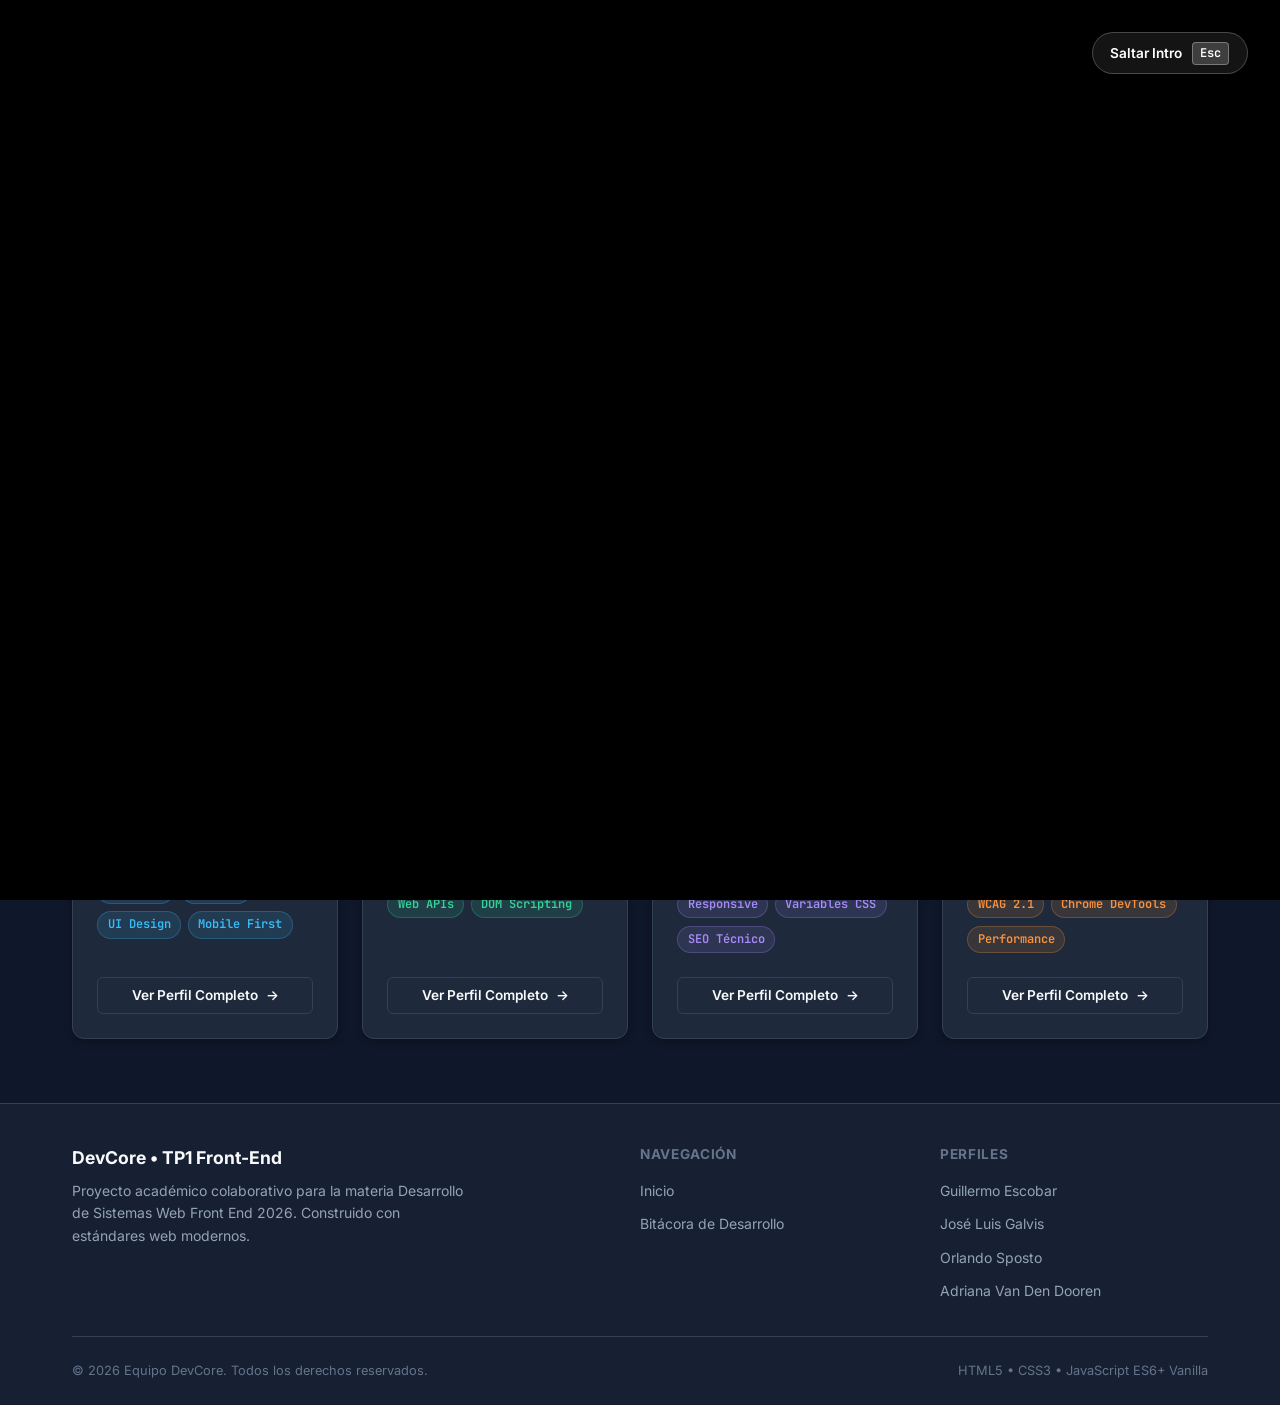
==== commit 04ba262f: "Agregado de presentación optativa con audio" ====
--- a/index.html
+++ b/index.html
@@ -16,6 +16,58 @@
 </head>
 <body>
 
+  <!-- =========================================================================
+       OVERLAY CINEMATOGRÁFICO DE INTRODUCCIÓN (MÁXIMO 10 SEGUNDOS)
+       ========================================================================= -->
+  <aside id="introOverlay" class="intro-overlay" role="dialog" aria-modal="true" aria-label="Presentación introductoria de DevCore" aria-hidden="true">
+    
+    <!-- Fondo animado con estrellas, halo solar y ondas de choque -->
+    <div class="intro-backdrop" aria-hidden="true">
+      <div class="intro-stars"></div>
+      <div class="intro-sun-glow"></div>
+      <div class="intro-shockwave" id="introShockwave"></div>
+    </div>
+
+    <!-- 1. TARJETA INICIAL DE AUTORIZACIÓN / ELECCIÓN (Cumple Autoplay y Accesibilidad) -->
+    <div id="introPromptCard" class="intro-prompt-card">
+      <div class="prompt-badge">⚡ Experiencia DevCore 2026</div>
+      <h2 class="prompt-title">¿Deseas iniciar con efectos visuales y sonido?</h2>
+      <p class="prompt-desc">
+        Presentación interactiva completa con la fanfarria de Richard Strauss (<em>Also sprach Zarathustra</em>) y timbales orquestales. Puedes omitirla o saltarla cuando desees con la tecla <kbd>Esc</kbd>.
+      </p>
+      <div class="prompt-actions">
+        <button id="btnStartIntro" class="btn-prompt-start">
+          <span class="btn-icon" aria-hidden="true">🔊</span>
+          <span>Iniciar Experiencia Completa</span>
+        </button>
+        <button id="btnSkipDirect" class="btn-prompt-skip">
+          <span class="btn-icon" aria-hidden="true">👔</span>
+          <span>Entrar directo (Modo Formal)</span>
+        </button>
+      </div>
+    </div>
+
+    <!-- 2. ESCENARIO DE ANIMACIÓN CINEMATOGRÁFICA (Fondo Negro Minimalista) -->
+    <div id="introStage" class="intro-stage" hidden>
+      <!-- Único control visible: Botón de salto accesible -->
+      <button id="btnSkipIntro" class="btn-skip-intro" aria-label="Saltar introducción y entrar al sitio">
+        <span>Saltar Intro</span>
+        <kbd aria-hidden="true">Esc</kbd>
+      </button>
+
+      <!-- Nombre del Grupo (Funde de 0 a 100% entre el segundo 6 y el segundo 12) -->
+      <div class="intro-stage-center">
+        <div id="introGroupName" class="intro-group-hero">
+          <span class="intro-group-sub">EQUIPO 2</span>
+          <h1 class="intro-group-title">alfa omega</h1>
+        </div>
+      </div>
+    </div>
+
+    <!-- Elemento de Audio Nivelado -->
+    <audio id="introAudio" src="audio/Zaratustra.mp3" preload="auto"></audio>
+  </aside>
+
   <!-- CABECERA PRINCIPAL Y NAVEGACIÓN -->
   <header class="site-header">
     <div class="container header-inner">
@@ -40,11 +92,23 @@
           </li>
         </ul>
       </nav>
+
+      <!-- Botones de Acción: Ver Intro y Conmutador de Tema -->
+      <div class="header-actions">
+        <button id="btnReplayIntro" class="btn-intro-replay" title="Ver presentación interactiva de 10 segundos" aria-label="Ver presentación interactiva">
+          <span class="btn-icon" aria-hidden="true">🎬</span>
+          <span class="btn-text">Ver Intro</span>
+        </button>
+        <button id="btnToggleTheme" class="btn-theme-toggle" title="Alternar entre Modo Formal y Modo Dinámico" aria-label="Alternar diseño del sitio">
+          <span id="themeToggleIcon" class="btn-icon" aria-hidden="true">🎨</span>
+          <span id="themeToggleText" class="btn-text">Modo Dinámico</span>
+        </button>
+      </div>
     </div>
   </header>
 
   <!-- CONTENIDO PRINCIPAL -->
-  <main class="main-content">
+  <main class="main-content" id="mainContent" tabindex="-1">
     <div class="container">
       
       <!-- SECCIÓN HERO -->
--- a/css/styles.css
+++ b/css/styles.css
@@ -6,17 +6,37 @@
 /* 1. IMPORTACIÓN DE FUENTES */
 @import url('https://fonts.googleapis.com/css2?family=Inter:wght@300;400;500;600;700;800&family=JetBrains+Mono:wght@400;500;700&display=swap');
 
-/* 2. VARIABLES GLOBALES (:root) */
+/* 2. VARIABLES GLOBALES Y SISTEMA DUAL DE TEMAS (:root) */
 :root {
-  /* Paleta de Colores - Dark Theme Sobrio */
-  --bg-main: #0F172A;        /* Slate 900 */
+  /* Tipografías Globales */
+  --font-sans: 'Inter', -apple-system, BlinkMacSystemFont, "Segoe UI", Roboto, sans-serif;
+  --font-mono: 'JetBrains Mono', monospace;
+
+  /* Espaciados y Radios */
+  --radius-sm: 6px;
+  --radius-md: 12px;
+  --radius-lg: 20px;
+  --radius-full: 9999px;
+
+  /* Transiciones */
+  --transition-fast: 0.18s ease;
+  --transition-normal: 0.3s ease;
+}
+
+/* ==========================================================================
+   TEMA 1: MODO FORMAL (Por defecto en visitas recurrentes / Sobrio / Académico)
+   ========================================================================== */
+body,
+body[data-theme="formal"],
+:root[data-theme="formal"] body {
+  --bg-main: #0F172A;        /* Slate 900 sobrio */
   --bg-card: #1E293B;        /* Slate 800 */
   --bg-card-hover: #273549;  /* Slate 750 */
   --bg-card-alt: #162032;    /* Slate 850 */
   --border-color: #334155;   /* Slate 700 */
-  --border-glow: rgba(56, 189, 248, 0.35);
-
-  /* Acentos de Color */
+  --border-glow: rgba(56, 189, 248, 0.25);
+
+  /* Acentos Institucionales */
   --accent-sky: #38BDF8;     /* Sky Blue 400 */
   --accent-sky-dark: #0284C7;
   --accent-emerald: #34D399; /* Emerald 400 */
@@ -28,22 +48,48 @@
   --text-muted: #94A3B8;     /* Slate 400 */
   --text-dim: #64748B;       /* Slate 500 */
 
-  /* Tipografías */
-  --font-sans: 'Inter', -apple-system, BlinkMacSystemFont, "Segoe UI", Roboto, sans-serif;
-  --font-mono: 'JetBrains Mono', monospace;
-
-  /* Espaciados y Radio */
-  --radius-sm: 6px;
-  --radius-md: 12px;
-  --radius-lg: 20px;
-  --radius-full: 9999px;
+  /* Sombras y Luces */
   --shadow-sm: 0 2px 8px rgba(0, 0, 0, 0.3);
   --shadow-md: 0 8px 24px rgba(0, 0, 0, 0.4);
-  --shadow-glow: 0 0 25px rgba(56, 189, 248, 0.15);
-
-  /* Transiciones */
-  --transition-fast: 0.18s ease;
-  --transition-normal: 0.3s ease;
+  --shadow-glow: 0 0 20px rgba(56, 189, 248, 0.12);
+
+  /* Decoraciones de Fondo */
+  --hero-mesh-glow: radial-gradient(circle at 50% -20%, rgba(2, 132, 199, 0.15), transparent 70%);
+  --brand-badge-bg: linear-gradient(135deg, var(--accent-sky), var(--accent-emerald));
+}
+
+/* ==========================================================================
+   TEMA 2: MODO DINÁMICO (Primera visita / Colorido / Amanecer Cósmico & Neón)
+   ========================================================================== */
+body[data-theme="dinamico"],
+:root[data-theme="dinamico"] body {
+  --bg-main: #070714;        /* Vacío cósmico profundo */
+  --bg-card: #13122c;        /* Violeta oscuro de alta gama */
+  --bg-card-hover: #1c1a40;  /* Slate púrpura interactivo */
+  --bg-card-alt: #0a091d;
+  --border-color: #34285e;   /* Borde púrpura/neón */
+  --border-glow: rgba(255, 0, 127, 0.5);
+
+  /* Acentos Vibrantes y Eléctricos */
+  --accent-sky: #00F0FF;     /* Electric Cyan */
+  --accent-sky-dark: #FF007F;/* Neon Magenta */
+  --accent-emerald: #10B981; /* Neón Mint */
+  --accent-purple: #D946EF;  /* Cyber Fuchsia */
+  --accent-orange: #FFB800;  /* Solar Gold Zarathustra */
+
+  /* Colores de Texto */
+  --text-main: #FFFFFF;
+  --text-muted: #C4C2EE;     /* Tinte suave lavanda */
+  --text-dim: #7F7BBA;
+
+  /* Sombras y Luces Neón */
+  --shadow-sm: 0 4px 12px rgba(0, 0, 0, 0.4);
+  --shadow-md: 0 10px 30px rgba(255, 0, 127, 0.18);
+  --shadow-glow: 0 0 35px rgba(255, 0, 127, 0.35);
+
+  /* Decoraciones de Fondo Vibrantes */
+  --hero-mesh-glow: radial-gradient(circle at 50% -10%, rgba(255, 0, 127, 0.25), rgba(0, 240, 255, 0.18), transparent 70%);
+  --brand-badge-bg: linear-gradient(135deg, #FF007F, #FFB800);
 }
 
 /* 3. RESET CSS & CONFIGURACIÓN BASE */
@@ -187,7 +233,60 @@
   height: 18px;
 }
 
-/* 6. COMPONENTES: BOTONES Y BADGES */
+/* Acciones de la Cabecera: Ver Intro y Conmutador de Tema */
+.header-actions {
+  display: flex;
+  align-items: center;
+  gap: 0.5rem;
+}
+
+.btn-intro-replay,
+.btn-theme-toggle {
+  display: inline-flex;
+  align-items: center;
+  gap: 0.4rem;
+  padding: 0.4rem 0.8rem;
+  border-radius: var(--radius-sm);
+  font-size: 0.82rem;
+  font-weight: 600;
+  font-family: var(--font-sans);
+  cursor: pointer;
+  border: 1px solid var(--border-color);
+  background-color: var(--bg-card);
+  color: var(--text-main);
+  transition: all var(--transition-fast);
+  white-space: nowrap;
+}
+
+.btn-intro-replay:hover {
+  background-color: var(--bg-card-hover);
+  border-color: var(--accent-sky);
+  box-shadow: 0 0 12px rgba(56, 189, 248, 0.25);
+  transform: translateY(-1px);
+}
+
+.btn-theme-toggle:hover {
+  background-color: var(--bg-card-hover);
+  border-color: var(--accent-purple);
+  box-shadow: 0 0 12px rgba(217, 70, 239, 0.25);
+  transform: translateY(-1px);
+}
+
+.btn-intro-replay:focus-visible,
+.btn-theme-toggle:focus-visible {
+  outline: 2px solid var(--accent-sky);
+  outline-offset: 2px;
+}
+
+body[data-theme="dinamico"] .site-header {
+  background-color: rgba(7, 7, 20, 0.94);
+  border-bottom-color: var(--border-color);
+}
+
+body[data-theme="dinamico"] .brand-badge {
+  background: var(--brand-badge-bg);
+  box-shadow: 0 0 15px rgba(255, 0, 127, 0.4);
+}
 .btn {
   display: inline-flex;
   align-items: center;
@@ -1181,6 +1280,337 @@
   }
 }
 
+/* ==========================================================================
+   16. INTRODUCCIÓN CINEMATOGRÁFICA INTERACTIVA (10 SEGUNDOS)
+   ========================================================================== */
+.intro-overlay {
+  position: fixed;
+  inset: 0;
+  z-index: 99999;
+  background-color: #000000 !important;
+  color: #FFFFFF;
+  display: flex;
+  align-items: center;
+  justify-content: center;
+  padding: 1.5rem;
+  overflow: hidden;
+  transition: opacity 0.5s cubic-bezier(0.16, 1, 0.3, 1), visibility 0.5s cubic-bezier(0.16, 1, 0.3, 1);
+}
+
+.intro-overlay.fade-out {
+  opacity: 0;
+  visibility: hidden;
+  pointer-events: none;
+}
+
+/* Fondo Negro Minimalista y Puro */
+.intro-backdrop {
+  display: none !important;
+}
+
+.intro-stars {
+  position: absolute;
+  inset: 0;
+  background-image: 
+    radial-gradient(1.5px 1.5px at 20px 30px, #ffffff, rgba(0,0,0,0)),
+    radial-gradient(1px 1px at 40px 70px, rgba(255,255,255,0.8), rgba(0,0,0,0)),
+    radial-gradient(1.5px 1.5px at 90px 40px, #FFB800, rgba(0,0,0,0)),
+    radial-gradient(2px 2px at 160px 120px, #00F0FF, rgba(0,0,0,0)),
+    radial-gradient(1px 1px at 230px 190px, #ffffff, rgba(0,0,0,0));
+  background-repeat: repeat;
+  background-size: 250px 250px;
+  opacity: 0.6;
+  animation: starsTwinkle 6s ease-in-out infinite alternate;
+}
+
+@keyframes starsTwinkle {
+  0% { opacity: 0.4; transform: scale(1); }
+  100% { opacity: 0.8; transform: scale(1.02); }
+}
+
+.intro-sun-glow {
+  position: absolute;
+  bottom: -30%;
+  left: 50%;
+  transform: translateX(-50%);
+  width: 140vw;
+  height: 70vh;
+  border-radius: 50%;
+  background: radial-gradient(ellipse at center, rgba(255, 184, 0, 0.45) 0%, rgba(255, 0, 127, 0.3) 30%, rgba(0, 240, 255, 0.15) 60%, transparent 80%);
+  filter: blur(50px);
+  opacity: 0.3;
+  transition: all 3s ease;
+}
+
+.intro-stage.active .intro-sun-glow {
+  opacity: 0.9;
+  transform: translateX(-50%) translateY(-10%);
+}
+
+.intro-shockwave {
+  position: absolute;
+  top: 50%;
+  left: 50%;
+  transform: translate(-50%, -50%) scale(0);
+  width: 300px;
+  height: 300px;
+  border-radius: 50%;
+  border: 3px solid rgba(0, 240, 255, 0.8);
+  box-shadow: 0 0 35px rgba(0, 240, 255, 0.6);
+  opacity: 0;
+  pointer-events: none;
+}
+
+.intro-shockwave.pulse {
+  animation: shockwaveBoom 0.6s cubic-bezier(0.1, 0.8, 0.3, 1) forwards;
+}
+
+@keyframes shockwaveBoom {
+  0% { transform: translate(-50%, -50%) scale(0.2); opacity: 1; }
+  100% { transform: translate(-50%, -50%) scale(3.5); opacity: 0; }
+}
+
+/* 1. Tarjeta Inicial de Consulta y Permiso */
+.intro-prompt-card {
+  position: relative;
+  z-index: 10;
+  background: rgba(19, 18, 44, 0.85);
+  border: 1px solid rgba(255, 0, 127, 0.4);
+  box-shadow: 0 25px 60px rgba(0, 0, 0, 0.8), 0 0 35px rgba(255, 0, 127, 0.25);
+  backdrop-filter: blur(20px);
+  -webkit-backdrop-filter: blur(20px);
+  border-radius: var(--radius-lg);
+  padding: 2.25rem 2rem;
+  max-width: 540px;
+  width: 100%;
+  text-align: center;
+  transition: all 0.3s ease;
+}
+
+.prompt-badge {
+  display: inline-block;
+  background: rgba(255, 0, 127, 0.15);
+  border: 1px solid rgba(255, 0, 127, 0.5);
+  color: #FF007F;
+  font-family: var(--font-mono);
+  font-size: 0.82rem;
+  font-weight: 700;
+  padding: 0.25rem 0.75rem;
+  border-radius: var(--radius-full);
+  margin-bottom: 1rem;
+}
+
+.prompt-title {
+  font-size: clamp(1.3rem, 3.5vw, 1.75rem);
+  font-weight: 800;
+  line-height: 1.25;
+  margin-bottom: 0.85rem;
+  background: linear-gradient(135deg, #FFFFFF 30%, #FFB800 100%);
+  -webkit-background-clip: text;
+  -webkit-text-fill-color: transparent;
+}
+
+.prompt-desc {
+  font-size: 0.95rem;
+  color: #CBD5E1;
+  line-height: 1.55;
+  margin-bottom: 1.75rem;
+}
+
+.prompt-desc strong {
+  color: #FFB800;
+}
+
+.prompt-desc kbd {
+  background: rgba(255, 255, 255, 0.15);
+  padding: 0.1rem 0.4rem;
+  border-radius: 4px;
+  font-family: var(--font-mono);
+  font-size: 0.8rem;
+  border: 1px solid rgba(255, 255, 255, 0.25);
+}
+
+.prompt-actions {
+  display: flex;
+  flex-direction: column;
+  gap: 0.75rem;
+}
+
+@media (min-width: 480px) {
+  .prompt-actions {
+    flex-direction: row;
+    justify-content: center;
+  }
+}
+
+.btn-prompt-start {
+  display: inline-flex;
+  align-items: center;
+  justify-content: center;
+  gap: 0.5rem;
+  padding: 0.85rem 1.6rem;
+  font-family: var(--font-sans);
+  font-size: 0.95rem;
+  font-weight: 700;
+  color: #FFFFFF;
+  background: linear-gradient(135deg, #FF007F 0%, #FF6B00 50%, #FFB800 100%);
+  border: none;
+  border-radius: var(--radius-full);
+  cursor: pointer;
+  box-shadow: 0 4px 20px rgba(255, 0, 127, 0.45);
+  transition: all var(--transition-fast);
+}
+
+.btn-prompt-start:hover {
+  transform: translateY(-2px) scale(1.02);
+  box-shadow: 0 8px 30px rgba(255, 0, 127, 0.65);
+}
+
+.btn-prompt-skip {
+  display: inline-flex;
+  align-items: center;
+  justify-content: center;
+  gap: 0.5rem;
+  padding: 0.85rem 1.4rem;
+  font-family: var(--font-sans);
+  font-size: 0.92rem;
+  font-weight: 600;
+  color: #94A3B8;
+  background: rgba(255, 255, 255, 0.05);
+  border: 1px solid rgba(255, 255, 255, 0.15);
+  border-radius: var(--radius-full);
+  cursor: pointer;
+  transition: all var(--transition-fast);
+}
+
+.btn-prompt-skip:hover {
+  color: #FFFFFF;
+  background: rgba(255, 255, 255, 0.12);
+  border-color: rgba(255, 255, 255, 0.3);
+}
+
+/* 2. Escenario de Animación Cinematográfica (Fondo Negro Minimalista) */
+.intro-stage {
+  position: absolute;
+  inset: 0;
+  z-index: 10;
+  display: flex;
+  flex-direction: column;
+  align-items: center;
+  justify-content: center;
+  padding: 2rem;
+  background-color: #000000;
+}
+
+.btn-skip-intro {
+  position: absolute;
+  top: 2rem;
+  right: 2rem;
+  display: inline-flex;
+  align-items: center;
+  gap: 0.6rem;
+  padding: 0.55rem 1.1rem;
+  border-radius: var(--radius-full);
+  background: rgba(255, 255, 255, 0.08);
+  border: 1px solid rgba(255, 255, 255, 0.22);
+  color: #FFFFFF;
+  font-family: var(--font-sans);
+  font-size: 0.85rem;
+  font-weight: 600;
+  cursor: pointer;
+  backdrop-filter: blur(10px);
+  -webkit-backdrop-filter: blur(10px);
+  transition: all var(--transition-fast);
+  z-index: 50;
+}
+
+.btn-skip-intro kbd {
+  background: rgba(255, 255, 255, 0.18);
+  padding: 0.15rem 0.45rem;
+  border-radius: 4px;
+  font-family: var(--font-mono);
+  font-size: 0.75rem;
+  border: 1px solid rgba(255, 255, 255, 0.3);
+}
+
+.btn-skip-intro:hover {
+  background: rgba(255, 255, 255, 0.2);
+  border-color: #FFFFFF;
+  transform: translateY(-1px);
+}
+
+.intro-stage-center {
+  display: flex;
+  flex-direction: column;
+  align-items: center;
+  justify-content: center;
+  text-align: center;
+  max-width: 900px;
+  width: 100%;
+  margin: auto;
+}
+
+/* Nombre del Grupo: Fundido suave controlado por JS de segundo 6 a 12 */
+.intro-group-hero {
+  display: flex;
+  flex-direction: column;
+  align-items: center;
+  justify-content: center;
+  text-align: center;
+  opacity: 0;
+  transform: scale(0.94);
+  will-change: opacity, transform;
+  pointer-events: none;
+}
+
+.intro-group-sub {
+  display: block;
+  font-family: var(--font-mono);
+  font-size: clamp(0.9rem, 2.5vw, 1.4rem);
+  font-weight: 700;
+  letter-spacing: 0.45em;
+  color: #94A3B8;
+  text-transform: uppercase;
+  margin-bottom: 0.75rem;
+}
+
+.intro-group-title {
+  font-size: clamp(3.5rem, 15vw, 9rem);
+  font-weight: 900;
+  letter-spacing: 0.16em;
+  line-height: 1;
+  color: #FFFFFF;
+  text-shadow: 0 0 50px rgba(255, 255, 255, 0.45), 0 0 100px rgba(255, 255, 255, 0.2);
+}
+
+/* ==========================================================================
+   ESTILOS COMPLEMENTARIOS PARA MODO DINÁMICO
+   ========================================================================== */
+body[data-theme="dinamico"] .hero-title {
+  background: linear-gradient(135deg, #FFFFFF 40%, #00F0FF 75%, #FF007F 100%);
+  -webkit-background-clip: text;
+  -webkit-text-fill-color: transparent;
+}
+
+body[data-theme="dinamico"] .card:hover,
+body[data-theme="dinamico"] .member-card:hover {
+  border-color: rgba(255, 0, 127, 0.6);
+  box-shadow: 0 12px 35px rgba(255, 0, 127, 0.25), 0 0 20px rgba(0, 240, 255, 0.2);
+}
+
+body[data-theme="dinamico"] .quick-filter-btn.active {
+  background: linear-gradient(135deg, #FF007F, #FFB800);
+  border-color: transparent;
+  color: #FFFFFF;
+  box-shadow: 0 4px 15px rgba(255, 0, 127, 0.4);
+}
+
+body[data-theme="dinamico"] .badge-emerald {
+  background-color: rgba(16, 185, 129, 0.18);
+  color: #10B981;
+  border-color: rgba(16, 185, 129, 0.4);
+}
+
 /* 17. ACCESIBILIDAD: PREFERS-REDUCED-MOTION */
 @media (prefers-reduced-motion: reduce) {
   *, *::before, *::after {
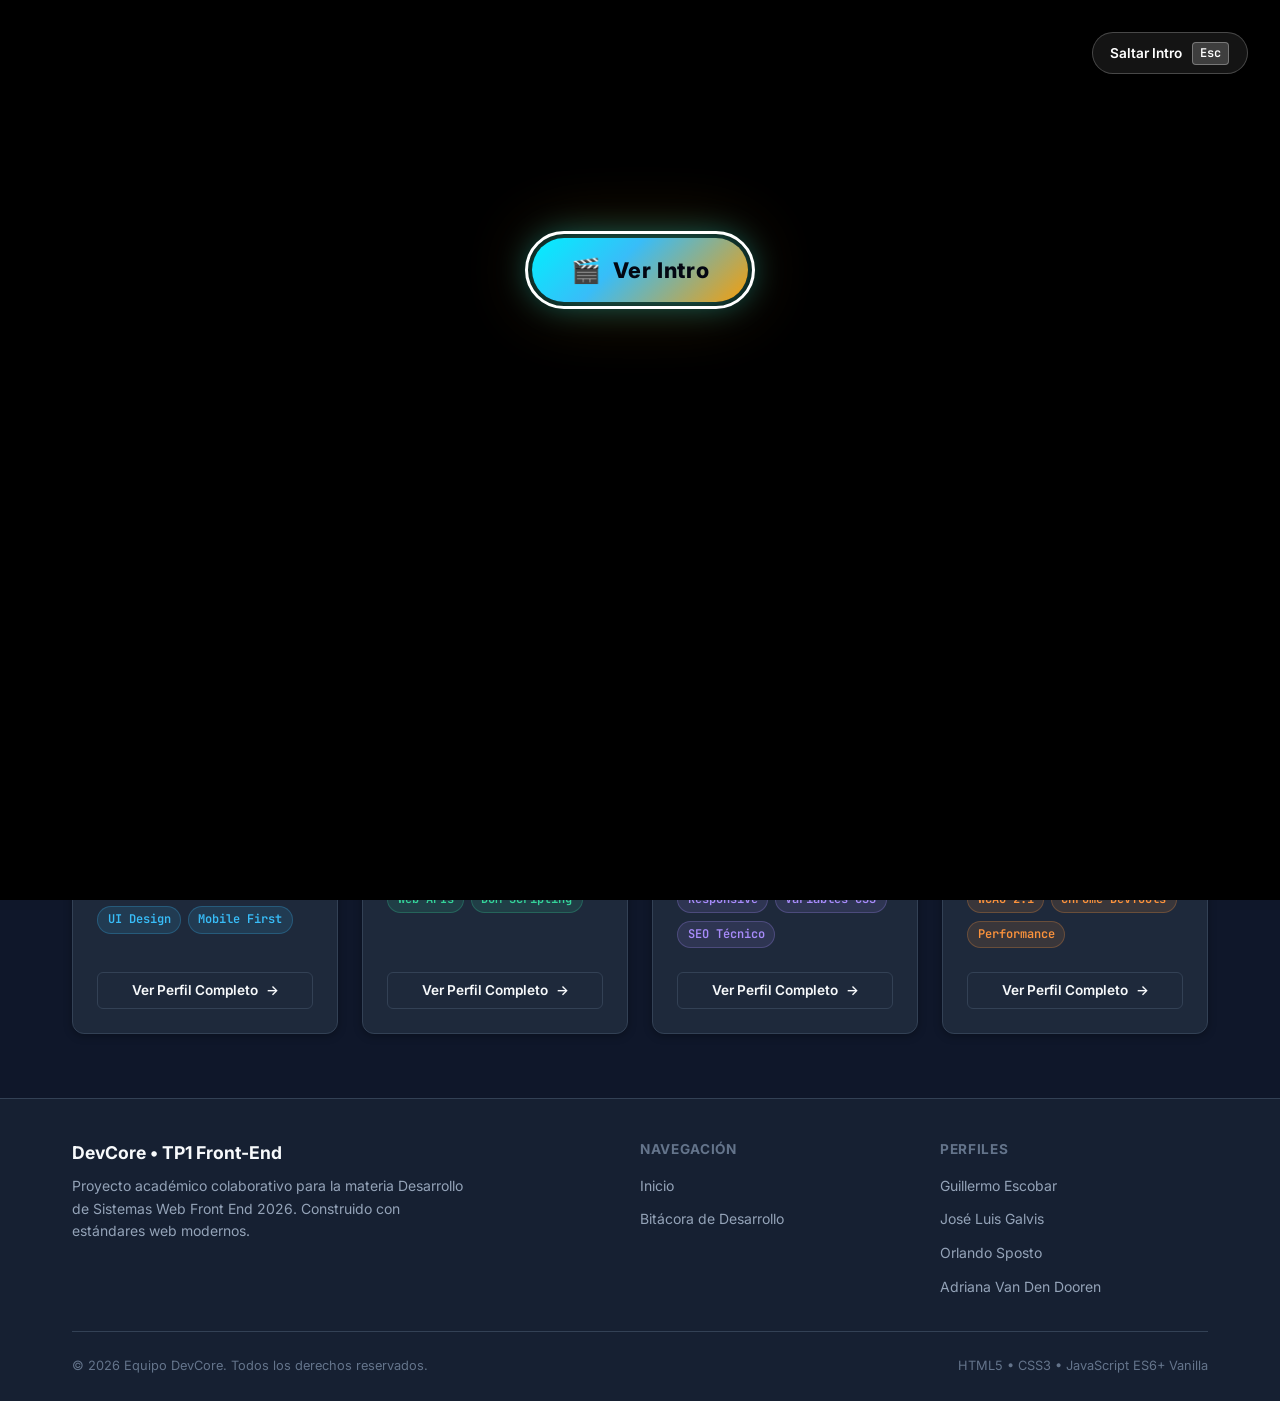
==== commit 20521824: "responsividad y menues corregidos." ====
--- a/index.html
+++ b/index.html
@@ -19,44 +19,27 @@
   <!-- =========================================================================
        OVERLAY CINEMATOGRÁFICO DE INTRODUCCIÓN (MÁXIMO 10 SEGUNDOS)
        ========================================================================= -->
-  <aside id="introOverlay" class="intro-overlay" role="dialog" aria-modal="true" aria-label="Presentación introductoria de DevCore" aria-hidden="true">
+  <aside id="introOverlay" class="intro-overlay" role="dialog" aria-modal="true" aria-label="Presentación introductoria de DevCore">
     
-    <!-- Fondo animado con estrellas, halo solar y ondas de choque -->
-    <div class="intro-backdrop" aria-hidden="true">
-      <div class="intro-stars"></div>
-      <div class="intro-sun-glow"></div>
-      <div class="intro-shockwave" id="introShockwave"></div>
-    </div>
-
-    <!-- 1. TARJETA INICIAL DE AUTORIZACIÓN / ELECCIÓN (Cumple Autoplay y Accesibilidad) -->
-    <div id="introPromptCard" class="intro-prompt-card">
-      <div class="prompt-badge">⚡ Experiencia DevCore 2026</div>
-      <h2 class="prompt-title">¿Deseas iniciar con efectos visuales y sonido?</h2>
-      <p class="prompt-desc">
-        Presentación interactiva completa con la fanfarria de Richard Strauss (<em>Also sprach Zarathustra</em>) y timbales orquestales. Puedes omitirla o saltarla cuando desees con la tecla <kbd>Esc</kbd>.
-      </p>
-      <div class="prompt-actions">
-        <button id="btnStartIntro" class="btn-prompt-start">
-          <span class="btn-icon" aria-hidden="true">🔊</span>
-          <span>Iniciar Experiencia Completa</span>
-        </button>
-        <button id="btnSkipDirect" class="btn-prompt-skip">
-          <span class="btn-icon" aria-hidden="true">👔</span>
-          <span>Entrar directo (Modo Formal)</span>
-        </button>
-      </div>
-    </div>
-
-    <!-- 2. ESCENARIO DE ANIMACIÓN CINEMATOGRÁFICA (Fondo Negro Minimalista) -->
-    <div id="introStage" class="intro-stage" hidden>
-      <!-- Único control visible: Botón de salto accesible -->
+    <!-- Escenario de Animación Cinematográfica (Fondo Negro Minimalista) -->
+    <div id="introStage" class="intro-stage">
+      <!-- Botón de salto accesible visible en todo momento -->
       <button id="btnSkipIntro" class="btn-skip-intro" aria-label="Saltar introducción y entrar al sitio">
         <span>Saltar Intro</span>
         <kbd aria-hidden="true">Esc</kbd>
       </button>
 
-      <!-- Nombre del Grupo (Funde de 0 a 100% entre el segundo 6 y el segundo 12) -->
+      <!-- Centro de la Pantalla: Botón 'Ver Intro' al cargar y Nombre del Grupo -->
       <div class="intro-stage-center">
+        <!-- Botón para iniciar la intro con sonido al recién cargar el sitio -->
+        <div id="introStartWrapper" class="intro-start-wrapper">
+          <button id="btnStartIntro" class="btn-intro-play-hero" aria-label="Reproducir presentación con música">
+            <span class="btn-icon" aria-hidden="true">🎬</span>
+            <span>Ver Intro</span>
+          </button>
+        </div>
+
+        <!-- Nombre del Grupo (Funde de 0 a 100% entre el segundo 6 y el segundo 12) -->
         <div id="introGroupName" class="intro-group-hero">
           <span class="intro-group-sub">EQUIPO 2</span>
           <h1 class="intro-group-title">alfa omega</h1>
@@ -76,33 +59,50 @@
         <span>DevCore</span>
       </a>
       
-      <nav aria-label="Navegación principal">
-        <ul class="nav-links">
-          <li>
-            <a href="index.html" class="nav-link active" aria-current="page">
-              <img src="img/icons/home.svg" alt="" class="nav-icon" aria-hidden="true">
-              <span>Inicio</span>
-            </a>
-          </li>
-          <li>
-            <a href="bitacora.html" class="nav-link">
-              <img src="img/icons/book.svg" alt="" class="nav-icon" aria-hidden="true">
-              <span>Bitácora</span>
-            </a>
-          </li>
-        </ul>
-      </nav>
-
-      <!-- Botones de Acción: Ver Intro y Conmutador de Tema -->
-      <div class="header-actions">
-        <button id="btnReplayIntro" class="btn-intro-replay" title="Ver presentación interactiva de 10 segundos" aria-label="Ver presentación interactiva">
-          <span class="btn-icon" aria-hidden="true">🎬</span>
-          <span class="btn-text">Ver Intro</span>
-        </button>
-        <button id="btnToggleTheme" class="btn-theme-toggle" title="Alternar entre Modo Formal y Modo Dinámico" aria-label="Alternar diseño del sitio">
-          <span id="themeToggleIcon" class="btn-icon" aria-hidden="true">🎨</span>
-          <span id="themeToggleText" class="btn-text">Modo Dinámico</span>
-        </button>
+      <!-- Botón Hamburguesa Accesible para Móviles y Tablets -->
+      <button 
+        type="button" 
+        id="navToggle" 
+        class="nav-toggle" 
+        aria-expanded="false" 
+        aria-controls="headerMenu" 
+        aria-label="Abrir menú de navegación"
+      >
+        <span class="nav-toggle-bar"></span>
+        <span class="nav-toggle-bar"></span>
+        <span class="nav-toggle-bar"></span>
+      </button>
+
+      <!-- Menú Desplegable Responsivo -->
+      <div id="headerMenu" class="header-menu">
+        <nav class="main-nav" aria-label="Navegación principal">
+          <ul class="nav-links">
+            <li>
+              <a href="index.html" class="nav-link active" aria-current="page">
+                <img src="img/icons/home.svg" alt="" class="nav-icon" aria-hidden="true">
+                <span>Inicio</span>
+              </a>
+            </li>
+            <li>
+              <a href="bitacora.html" class="nav-link">
+                <img src="img/icons/book.svg" alt="" class="nav-icon" aria-hidden="true">
+                <span>Bitácora</span>
+              </a>
+            </li>
+          </ul>
+        </nav>
+
+        <!-- Botones de Acción: Ver Intro y Conmutador de Tema -->
+        <div class="header-actions">
+          <button id="btnReplayIntro" class="btn-intro-replay" title="Ver presentación interactiva" aria-label="Ver presentación interactiva">
+            <span class="btn-icon" aria-hidden="true">🎬</span>
+            <span class="btn-text">Ver Intro</span>
+          </button>
+          <button id="btnToggleTheme" class="btn-theme-toggle" title="Alternar entre Modo Formal y Modo Dinámico" aria-label="Alternar diseño del sitio">
+            <span id="themeToggleIcon" class="btn-icon" aria-hidden="true">🎨</span>
+            <span id="themeToggleText" class="btn-text">Modo Dinámico</span>
+          </button>
+        </div>
       </div>
     </div>
   </header>
--- a/css/styles.css
+++ b/css/styles.css
@@ -159,23 +159,30 @@
 }
 
 /* 5. HEADER & NAVEGACIÓN GLOBAL */
+html, body {
+  overflow-x: hidden;
+  max-width: 100%;
+}
+
 .site-header {
-  background-color: rgba(15, 23, 42, 0.92);
-  backdrop-filter: blur(10px);
-  -webkit-backdrop-filter: blur(10px);
+  background-color: rgba(15, 23, 42, 0.94);
+  backdrop-filter: blur(12px);
+  -webkit-backdrop-filter: blur(12px);
   border-bottom: 1px solid var(--border-color);
   position: sticky;
   top: 0;
   z-index: 100;
+  width: 100%;
 }
 
 .header-inner {
   display: flex;
   align-items: center;
   justify-content: space-between;
-  padding-top: 1rem;
-  padding-bottom: 1rem;
+  padding-top: 0.85rem;
+  padding-bottom: 0.85rem;
   gap: 1rem;
+  position: relative;
 }
 
 .brand-logo {
@@ -186,6 +193,8 @@
   font-size: 1.15rem;
   color: var(--text-main);
   letter-spacing: -0.02em;
+  text-decoration: none;
+  flex-shrink: 0;
 }
 
 .brand-badge {
@@ -198,17 +207,87 @@
   font-family: var(--font-mono);
 }
 
+/* Botón Hamburguesa Accesible (Touch target >= 44x44px según WCAG) */
+.nav-toggle {
+  display: none;
+  flex-direction: column;
+  justify-content: center;
+  align-items: center;
+  gap: 5px;
+  width: 44px;
+  height: 44px;
+  padding: 8px;
+  background: var(--bg-card);
+  border: 1px solid var(--border-color);
+  border-radius: var(--radius-md);
+  cursor: pointer;
+  color: var(--text-main);
+  transition: all var(--transition-fast);
+  z-index: 110;
+  flex-shrink: 0;
+}
+
+.nav-toggle:hover {
+  background: var(--bg-card-hover);
+  border-color: var(--accent-sky);
+}
+
+.nav-toggle:focus-visible {
+  outline: 2px solid var(--accent-sky);
+  outline-offset: 2px;
+}
+
+.nav-toggle-bar {
+  display: block;
+  width: 22px;
+  height: 2px;
+  background-color: var(--text-main);
+  border-radius: 2px;
+  transition: transform 0.25s ease, opacity 0.25s ease;
+}
+
+/* Transformación a cruz ('X') al estar abierto */
+.nav-toggle[aria-expanded="true"] .nav-toggle-bar:nth-child(1) {
+  transform: translateY(7px) rotate(45deg);
+}
+
+.nav-toggle[aria-expanded="true"] .nav-toggle-bar:nth-child(2) {
+  opacity: 0;
+  transform: scaleX(0);
+}
+
+.nav-toggle[aria-expanded="true"] .nav-toggle-bar:nth-child(3) {
+  transform: translateY(-7px) rotate(-45deg);
+}
+
+/* Menú Principal en Escritorio */
+.header-menu {
+  display: flex;
+  align-items: center;
+  justify-content: space-between;
+  flex: 1;
+  margin-left: 1.5rem;
+  gap: 1.5rem;
+}
+
+.main-nav {
+  display: flex;
+  align-items: center;
+}
+
 .nav-links {
   display: flex;
   align-items: center;
-  gap: 0.75rem;
+  gap: 0.5rem;
   list-style: none;
+  margin: 0;
+  padding: 0;
 }
 
 .nav-link {
   display: inline-flex;
   align-items: center;
-  gap: 0.4rem;
+  gap: 0.45rem;
   padding: 0.45rem 0.85rem;
   border-radius: var(--radius-sm);
   font-size: 0.9rem;
@@ -216,6 +295,8 @@
   color: var(--text-muted);
   border: 1px solid transparent;
   transition: all var(--transition-fast);
+  text-decoration: none;
+  white-space: nowrap;
 }
 
 .nav-link:hover, .nav-link.active {
@@ -231,6 +312,7 @@
 .nav-icon {
   width: 18px;
   height: 18px;
+  flex-shrink: 0;
 }
 
 /* Acciones de la Cabecera: Ver Intro y Conmutador de Tema */
@@ -238,6 +320,8 @@
   display: flex;
   align-items: center;
   gap: 0.5rem;
+  margin: 0;
+  padding: 0;
 }
 
 .btn-intro-replay,
@@ -245,9 +329,9 @@
   display: inline-flex;
   align-items: center;
   gap: 0.4rem;
-  padding: 0.4rem 0.8rem;
+  padding: 0.42rem 0.82rem;
   border-radius: var(--radius-sm);
-  font-size: 0.82rem;
+  font-size: 0.84rem;
   font-weight: 600;
   font-family: var(--font-sans);
   cursor: pointer;
@@ -256,6 +340,7 @@
   color: var(--text-main);
   transition: all var(--transition-fast);
   white-space: nowrap;
+  text-decoration: none;
 }
 
 .btn-intro-replay:hover {
@@ -281,6 +366,97 @@
 body[data-theme="dinamico"] .site-header {
   background-color: rgba(7, 7, 20, 0.94);
   border-bottom-color: var(--border-color);
+}
+
+/* Reglas Responsivas para Celulares y Tablets (< 860px) */
+@media (max-width: 860px) {
+  .nav-toggle {
+    display: inline-flex;
+  }
+
+  .header-menu {
+    position: absolute;
+    top: 100%;
+    left: 0;
+    right: 0;
+    width: 100%;
+    margin-left: 0;
+    flex-direction: column;
+    align-items: stretch;
+    background-color: rgba(15, 23, 42, 0.98);
+    backdrop-filter: blur(20px);
+    -webkit-backdrop-filter: blur(20px);
+    border-bottom: 1px solid var(--border-color);
+    box-shadow: 0 16px 36px rgba(0, 0, 0, 0.7);
+    padding: 1.25rem 1.5rem;
+    gap: 1.25rem;
+    
+    /* Animación de apertura y cierre suave */
+    opacity: 0;
+    visibility: hidden;
+    transform: translateY(-8px);
+    pointer-events: none;
+    transition: opacity 0.25s cubic-bezier(0.16, 1, 0.3, 1), 
+                transform 0.25s cubic-bezier(0.16, 1, 0.3, 1), 
+                visibility 0.25s;
+    z-index: 99;
+  }
+
+  .header-menu.is-open {
+    opacity: 1;
+    visibility: visible;
+    transform: translateY(0);
+    pointer-events: auto;
+  }
+
+  body[data-theme="dinamico"] .header-menu {
+    background-color: rgba(7, 7, 20, 0.98);
+    border-bottom-color: rgba(255, 0, 127, 0.35);
+    box-shadow: 0 16px 36px rgba(0, 0, 0, 0.85), 0 0 20px rgba(0, 240, 255, 0.15);
+  }
+
+  .main-nav {
+    width: 100%;
+  }
+
+  .nav-links {
+    flex-direction: column;
+    align-items: stretch;
+    gap: 0.6rem;
+    width: 100%;
+  }
+
+  .nav-link {
+    padding: 0.8rem 1rem;
+    font-size: 1rem;
+    width: 100%;
+    border-radius: var(--radius-md);
+    background-color: rgba(255, 255, 255, 0.03);
+    border-color: rgba(255, 255, 255, 0.08);
+  }
+
+  .nav-link:hover, .nav-link.active {
+    background-color: rgba(56, 189, 248, 0.12);
+    border-color: rgba(56, 189, 248, 0.35);
+  }
+
+  .header-actions {
+    flex-direction: column;
+    align-items: stretch;
+    gap: 0.75rem;
+    width: 100%;
+    padding-top: 0.85rem;
+    border-top: 1px solid var(--border-color);
+  }
+
+  .btn-intro-replay,
+  .btn-theme-toggle {
+    width: 100%;
+    justify-content: center;
+    padding: 0.75rem 1rem;
+    font-size: 0.92rem;
+    border-radius: var(--radius-md);
+  }
 }
 
 body[data-theme="dinamico"] .brand-badge {
@@ -407,6 +583,7 @@
   text-align: center;
   padding: 2.5rem 0 3.5rem 0;
   position: relative;
+  overflow: hidden;
 }
 
 .hero-ambient-glow {
@@ -415,6 +592,7 @@
   left: 50%;
   transform: translate(calc(-50% + var(--hero-x, 0px)), calc(-50% + var(--hero-y, 0px)));
   width: 500px;
+  max-width: 90vw;
   height: 250px;
   background: radial-gradient(ellipse at center, rgba(56, 189, 248, 0.12), rgba(52, 211, 153, 0.05), transparent 70%);
   border-radius: var(--radius-full);
@@ -1370,123 +1548,55 @@
   100% { transform: translate(-50%, -50%) scale(3.5); opacity: 0; }
 }
 
-/* 1. Tarjeta Inicial de Consulta y Permiso */
-.intro-prompt-card {
-  position: relative;
-  z-index: 10;
-  background: rgba(19, 18, 44, 0.85);
-  border: 1px solid rgba(255, 0, 127, 0.4);
-  box-shadow: 0 25px 60px rgba(0, 0, 0, 0.8), 0 0 35px rgba(255, 0, 127, 0.25);
-  backdrop-filter: blur(20px);
-  -webkit-backdrop-filter: blur(20px);
-  border-radius: var(--radius-lg);
-  padding: 2.25rem 2rem;
-  max-width: 540px;
-  width: 100%;
-  text-align: center;
-  transition: all 0.3s ease;
-}
-
-.prompt-badge {
-  display: inline-block;
-  background: rgba(255, 0, 127, 0.15);
-  border: 1px solid rgba(255, 0, 127, 0.5);
-  color: #FF007F;
-  font-family: var(--font-mono);
-  font-size: 0.82rem;
-  font-weight: 700;
-  padding: 0.25rem 0.75rem;
-  border-radius: var(--radius-full);
-  margin-bottom: 1rem;
-}
-
-.prompt-title {
-  font-size: clamp(1.3rem, 3.5vw, 1.75rem);
+/* 1. Botón Central 'Ver Intro' al cargar el sitio en pantalla negra */
+.intro-start-wrapper {
+  display: flex;
+  flex-direction: column;
+  align-items: center;
+  justify-content: center;
+  transition: opacity 0.35s ease, transform 0.35s ease;
+  z-index: 30;
+  margin-bottom: 1.5rem;
+}
+
+.intro-start-wrapper.hidden {
+  opacity: 0;
+  pointer-events: none;
+  display: none !important;
+}
+
+.btn-intro-play-hero {
+  display: inline-flex;
+  align-items: center;
+  justify-content: center;
+  gap: 0.75rem;
+  padding: 1.1rem 2.4rem;
+  font-family: var(--font-sans);
+  font-size: 1.35rem;
   font-weight: 800;
-  line-height: 1.25;
-  margin-bottom: 0.85rem;
-  background: linear-gradient(135deg, #FFFFFF 30%, #FFB800 100%);
-  -webkit-background-clip: text;
-  -webkit-text-fill-color: transparent;
-}
-
-.prompt-desc {
-  font-size: 0.95rem;
-  color: #CBD5E1;
-  line-height: 1.55;
-  margin-bottom: 1.75rem;
-}
-
-.prompt-desc strong {
-  color: #FFB800;
-}
-
-.prompt-desc kbd {
-  background: rgba(255, 255, 255, 0.15);
-  padding: 0.1rem 0.4rem;
-  border-radius: 4px;
-  font-family: var(--font-mono);
-  font-size: 0.8rem;
-  border: 1px solid rgba(255, 255, 255, 0.25);
-}
-
-.prompt-actions {
-  display: flex;
-  flex-direction: column;
-  gap: 0.75rem;
-}
-
-@media (min-width: 480px) {
-  .prompt-actions {
-    flex-direction: row;
-    justify-content: center;
-  }
-}
-
-.btn-prompt-start {
-  display: inline-flex;
-  align-items: center;
-  justify-content: center;
-  gap: 0.5rem;
-  padding: 0.85rem 1.6rem;
-  font-family: var(--font-sans);
-  font-size: 0.95rem;
-  font-weight: 700;
-  color: #FFFFFF;
-  background: linear-gradient(135deg, #FF007F 0%, #FF6B00 50%, #FFB800 100%);
+  color: #030712;
+  background: linear-gradient(135deg, #00F0FF 0%, #38BDF8 40%, #F59E0B 100%);
   border: none;
   border-radius: var(--radius-full);
   cursor: pointer;
-  box-shadow: 0 4px 20px rgba(255, 0, 127, 0.45);
+  box-shadow: 0 0 35px rgba(0, 240, 255, 0.45), 0 0 70px rgba(245, 158, 11, 0.25);
   transition: all var(--transition-fast);
-}
-
-.btn-prompt-start:hover {
-  transform: translateY(-2px) scale(1.02);
-  box-shadow: 0 8px 30px rgba(255, 0, 127, 0.65);
-}
-
-.btn-prompt-skip {
-  display: inline-flex;
-  align-items: center;
-  justify-content: center;
-  gap: 0.5rem;
-  padding: 0.85rem 1.4rem;
-  font-family: var(--font-sans);
-  font-size: 0.92rem;
-  font-weight: 600;
-  color: #94A3B8;
-  background: rgba(255, 255, 255, 0.05);
-  border: 1px solid rgba(255, 255, 255, 0.15);
-  border-radius: var(--radius-full);
-  cursor: pointer;
-  transition: all var(--transition-fast);
-}
-
-.btn-prompt-skip:hover {
-  color: #FFFFFF;
-  background: rgba(255, 255, 255, 0.12);
-  border-color: rgba(255, 255, 255, 0.3);
+  text-decoration: none;
+  letter-spacing: 0.03em;
+}
+
+.btn-intro-play-hero:hover {
+  transform: scale(1.06);
+  box-shadow: 0 0 50px rgba(0, 240, 255, 0.75), 0 0 90px rgba(245, 158, 11, 0.4);
+}
+
+.btn-intro-play-hero:focus-visible {
+  outline: 3px solid #FFFFFF;
+  outline-offset: 4px;
+}
+
+.btn-intro-play-hero .btn-icon {
+  font-size: 1.5rem;
 }
 
 /* 2. Escenario de Animación Cinematográfica (Fondo Negro Minimalista) */
